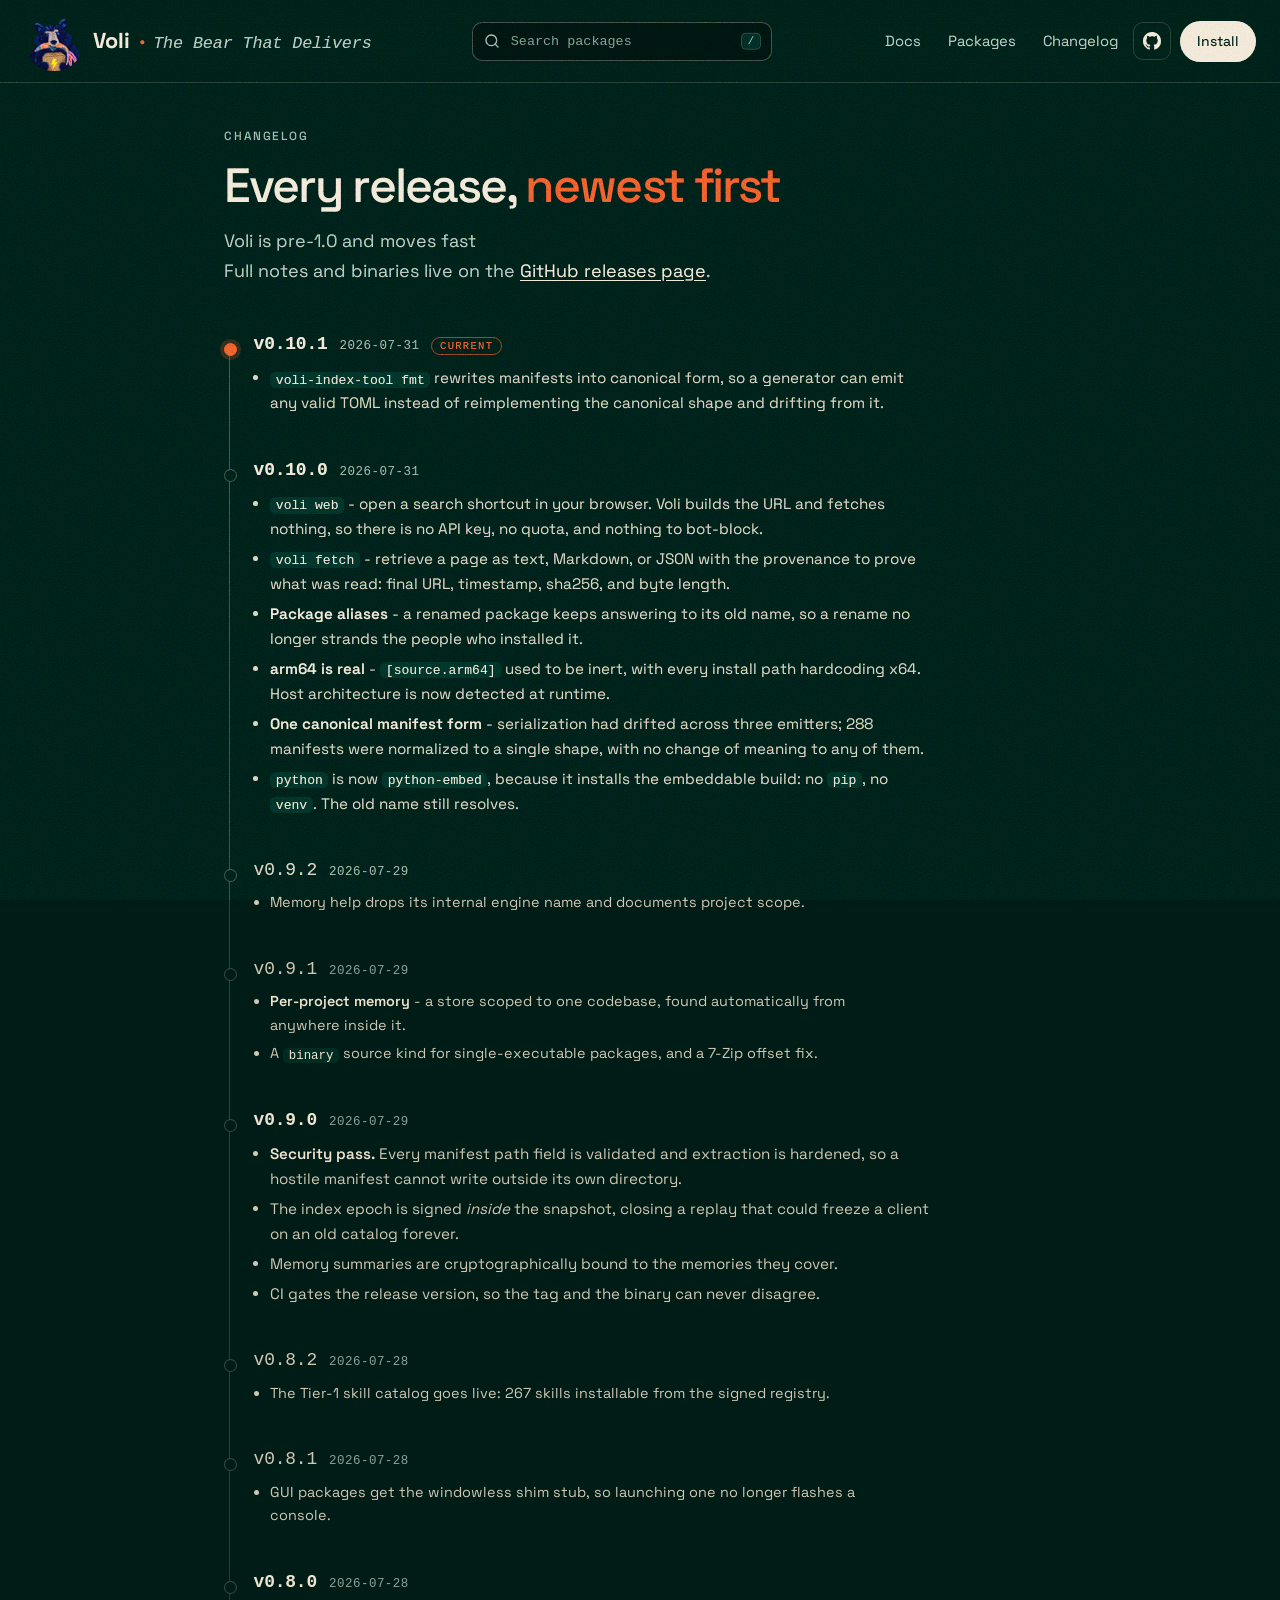
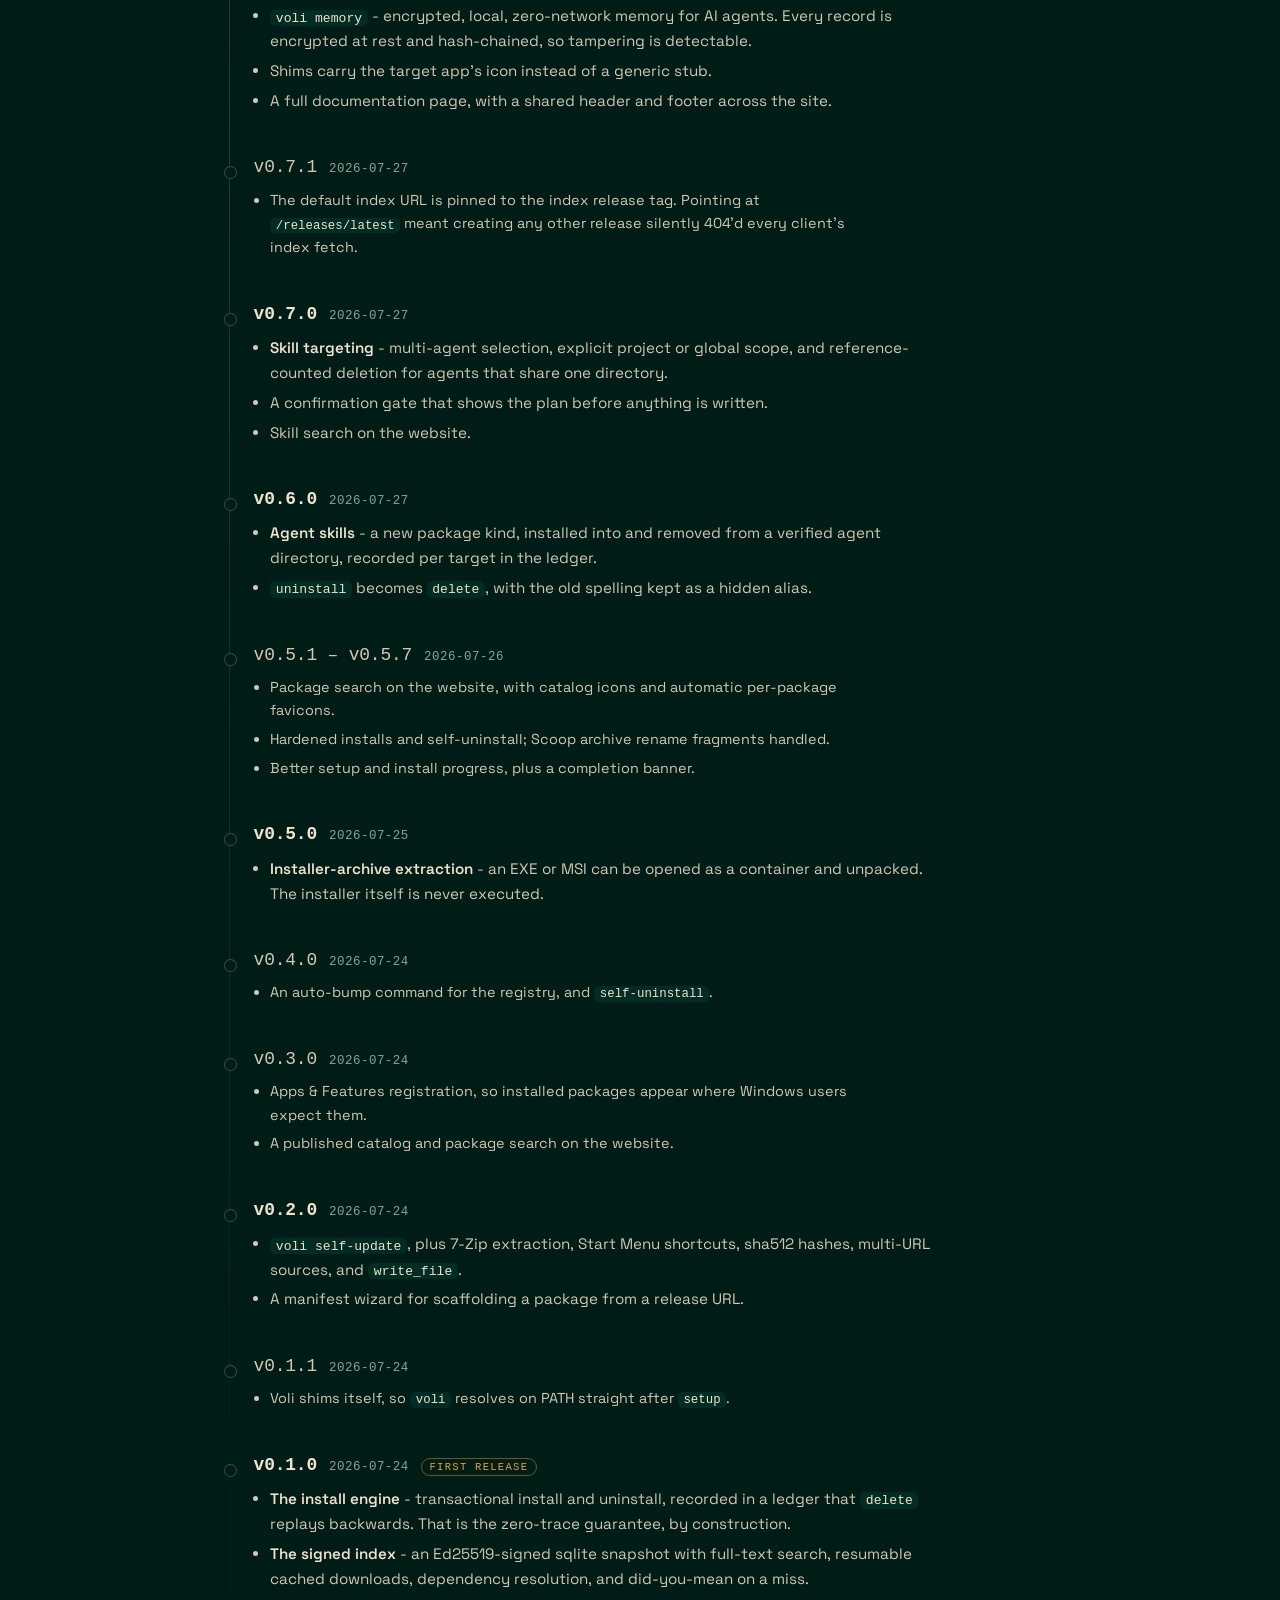
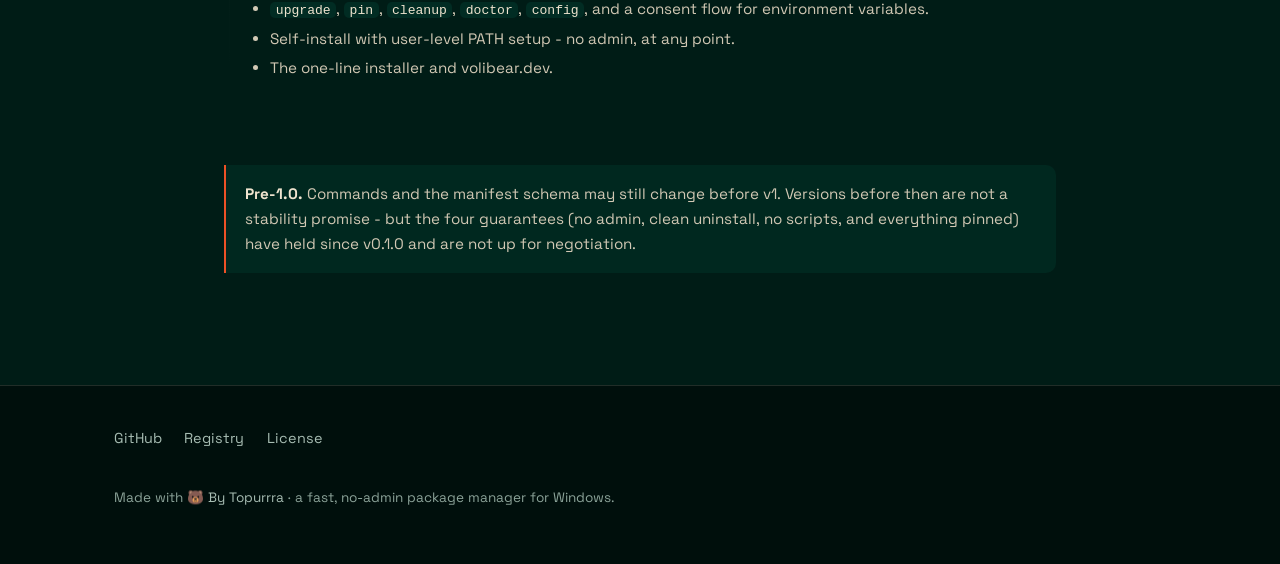
==== docs-site/changelog.html @ 4d454cd1 "site: changelog page, full release history, vermillion scrollbars Adds a standalone changelog page c" ====
<!DOCTYPE html>
<html lang="en">

<head>
  <meta charset="UTF-8">
  <meta name="viewport" content="width=device-width, initial-scale=1.0">
  <title>Changelog · Voli</title>
  <meta name="description"
    content="Every Voli release, newest first - what landed in each version from the first public build to today.">
  <link rel="icon" type="image/png" sizes="32x32" href="assets/favicon-32.png">
  <link rel="icon" type="image/png" sizes="64x64" href="assets/favicon-64.png">
  <style>
    @font-face {
      font-family: "Space Grotesk";
      font-style: normal;
      font-weight: 400 700;
      font-display: swap;
      src: url("assets/fonts/space-grotesk-latin.woff2") format("woff2");
    }

    :root {
      --bg: #001C16;
      --bg-dark: #00120E;
      --bg-darker: #000F0C;
      --panel: #023A2E;
      --panel-2: #04463A;
      --border: rgba(233, 226, 210, .14);
      --border-strong: rgba(233, 226, 210, .24);
      --cream: #EEE3CE;
      --cream-muted: #D1C8B4;
      --ink: #10241D;
      --verm: #ED5126;
      --verm-bright: #FF5526;
      --verm-deep: #891f01;
      --sage: #8BA399;
      --sage-bright: #A7BDB3;
      --amber: #E0A23C;
      --pos: #6ED08C;
      --mono: "Cascadia Code", "Cascadia Mono", "SF Mono", ui-monospace, Consolas, monospace;
      --sans: "Space Grotesk", "Segoe UI", system-ui, -apple-system, Roboto, Helvetica, Arial, sans-serif;
    }

    * { box-sizing: border-box; }

    html {
      scroll-behavior: smooth;
      scroll-padding-top: 84px;
    }

    body {
      margin: 0;
      background: var(--bg);
      color: var(--cream);
      font: 16px/1.65 var(--sans);
      -webkit-font-smoothing: antialiased;
      text-rendering: optimizeLegibility;
      overflow-x: hidden;
    }

    ::selection { background: var(--verm); color: #fff; }
    a { color: var(--cream); text-underline-offset: 3px; }
    :focus-visible { outline: 2px solid var(--verm-bright); outline-offset: 3px; border-radius: 6px; }

    /* site-wide film grain: static SVG fractal noise over everything, so the
       flat greens/creams read tactile instead of digital. */
    body::after {
      content: "";
      position: fixed;
      inset: 0;
      z-index: 2147483647;
      pointer-events: none;
      background-image: url("data:image/svg+xml,%3Csvg xmlns='http://www.w3.org/2000/svg' width='240' height='240'%3E%3Cfilter id='n'%3E%3CfeTurbulence type='fractalNoise' baseFrequency='0.9' numOctaves='2' stitchTiles='stitch'/%3E%3C/filter%3E%3Crect width='100%25' height='100%25' filter='url(%23n)'/%3E%3C/svg%3E");
      background-size: 240px 240px;
      mix-blend-mode: overlay;
    }

    .btn {
      display: inline-flex;
      align-items: center;
      gap: .5rem;
      padding: .5rem 1rem;
      border-radius: 999px;
      font-weight: 500;
      font-size: .88rem;
      text-decoration: none;
      border: 1px solid transparent;
      cursor: pointer;
      transition: transform .15s, background .15s, border-color .15s;
      white-space: nowrap;
    }

    .btn-cream { background: var(--cream); color: var(--bg); }
    .btn-cream:hover { transform: translateY(-2px); background: #fff; }
    .btn-ghost { background: transparent; color: var(--cream); border-color: var(--border-strong); }
    .btn-ghost:hover { border-color: var(--cream); transform: translateY(-2px); }
    .btn-sm { padding: .5rem 1rem; font-size: .88rem; }

    /* ---------- layout ---------- */
    .wrap {
      max-width: 880px;
      margin: 0 auto;
      padding: 2.4rem 1.5rem 7rem;
    }

    .doc-hero { margin-bottom: 1rem; }

    .eyebrow {
      display: inline-flex;
      align-items: center;
      gap: .5rem;
      font-size: .74rem;
      font-weight: 500;
      text-transform: uppercase;
      letter-spacing: .16em;
      color: var(--sage);
      margin: 0 0 1rem;
    }

    .doc-hero h1 {
      font-size: clamp(2.1rem, 5vw, 3rem);
      font-weight: 500;
      line-height: 1.05;
      letter-spacing: -.04em;
      margin: 0 0 .9rem;
    }

    .doc-hero h1 .accent { color: var(--verm); }

    .doc-hero .lede {
      color: var(--sage-bright);
      font-size: 1.12rem;
      max-width: 62ch;
      margin: 0;
    }

    /* ---------- the rail ---------- */
    .log {
      position: relative;
      margin-top: 3rem;
      padding-left: 1.85rem;
    }

    /* One continuous hairline behind every dot. Stops short at the bottom so
       the timeline reads as "so far", not as a truncated list. */
    .log::before {
      content: "";
      position: absolute;
      left: 5px;
      top: .75rem;
      bottom: 2.5rem;
      width: 1px;
      background: linear-gradient(var(--border-strong), var(--border), transparent);
    }

    .rel { position: relative; padding: 0 0 2.4rem; scroll-margin-top: 84px; }

    .rel::before {
      content: "";
      position: absolute;
      left: -1.85rem;
      top: .62rem;
      width: 11px;
      height: 11px;
      border-radius: 50%;
      background: var(--bg);
      border: 1px solid var(--border-strong);
    }

    /* Only the newest release is filled in — the current version, at a glance. */
    .rel.is-latest::before {
      background: var(--verm);
      border-color: var(--verm);
      box-shadow: 0 0 0 4px color-mix(in srgb, var(--verm) 18%, transparent);
    }

    .rel-head {
      display: flex;
      align-items: baseline;
      flex-wrap: wrap;
      gap: .1rem .75rem;
      margin-bottom: .55rem;
    }

    .rel-head h2 {
      font: 600 1.12rem/1.3 var(--mono);
      letter-spacing: -.01em;
      margin: 0;
      color: var(--cream);
    }

    .rel-head h2 a { color: inherit; text-decoration: none; }
    .rel-head h2 a:hover { color: var(--verm-bright); }

    .rel-date {
      font: .78rem var(--mono);
      color: var(--sage);
      letter-spacing: .04em;
    }

    .tag {
      font: .66rem var(--mono);
      text-transform: uppercase;
      letter-spacing: .12em;
      padding: .12rem .48rem;
      border-radius: 999px;
      border: 1px solid var(--border-strong);
      color: var(--sage-bright);
    }

    .tag.now { color: var(--verm-bright); border-color: color-mix(in srgb, var(--verm) 55%, transparent); }
    .tag.first { color: var(--amber); border-color: color-mix(in srgb, var(--amber) 45%, transparent); }

    .rel ul {
      color: var(--cream-muted);
      max-width: 68ch;
      margin: 0;
      padding-left: 1.05rem;
      font-size: .95rem;
    }

    .rel li { margin: .3rem 0; }
    .rel li strong { color: var(--cream); font-weight: 600; }

    code {
      font: .86em var(--mono);
      color: var(--cream);
      background: color-mix(in srgb, var(--panel) 55%, transparent);
      padding: .05rem .34rem;
      border-radius: 5px;
    }

    /* A run of patch releases is real history, but it should not out-shout the
       feature releases around it. */
    .rel.minor .rel-head h2 { font-weight: 400; color: var(--cream-muted); }
    .rel.minor ul { font-size: .9rem; }

    .note {
      margin: 2.6rem 0 0;
      padding: 1rem 1.2rem;
      border-left: 2px solid var(--verm);
      background: color-mix(in srgb, var(--panel) 40%, transparent);
      border-radius: 0 10px 10px 0;
      color: var(--cream-muted);
      font-size: .95rem;
    }

    .note strong { color: var(--cream); }
    .note a { color: var(--verm-bright); }

    .skip {
      position: absolute;
      left: -9999px;
      top: 0;
      background: var(--panel);
      color: var(--cream);
      padding: .6rem 1rem;
      border: 1px solid var(--border-strong);
      border-radius: 8px;
      z-index: 100;
    }

    .skip:focus { left: 12px; top: 12px; }

    @media (max-width: 560px) {
      .log { padding-left: 1.4rem; }
      .rel::before { left: -1.4rem; }
    }

    @media (prefers-reduced-motion: reduce) {
      html { scroll-behavior: auto; }

      * {
        transition: none !important;
        animation: none !important;
      }
    }
  </style>
  <link rel="stylesheet" href="assets/site-header.css">
</head>

<body>
  <a class="skip" href="#log">Skip to the changelog</a>

  <header class="site" id="site-header"></header>

  <div class="wrap">
    <div class="doc-hero">
      <p class="eyebrow">Changelog</p>
      <h1>Every release, <span class="accent">newest first</span></h1>
      <p class="lede">
        Voli is pre-1.0 and moves fast
        <br>
        Full notes and binaries live on the
        <a href="https://github.com/Topurrra/voli/releases" rel="noopener">GitHub releases page</a>.
      </p>
    </div>

    <div class="log" id="log">

      <section class="rel is-latest" id="v0-10-1">
        <div class="rel-head">
          <h2><a href="https://github.com/Topurrra/voli/releases/tag/v0.10.1" rel="noopener">v0.10.1</a></h2>
          <span class="rel-date">2026-07-31</span>
          <span class="tag now">current</span>
        </div>
        <ul>
          <li><strong><code>voli-index-tool fmt</code></strong> rewrites manifests into canonical form, so a
            generator can emit any valid TOML instead of reimplementing the canonical shape and drifting from it.</li>
        </ul>
      </section>

      <section class="rel" id="v0-10-0">
        <div class="rel-head">
          <h2><a href="https://github.com/Topurrra/voli/releases/tag/v0.10.0" rel="noopener">v0.10.0</a></h2>
          <span class="rel-date">2026-07-31</span>
        </div>
        <ul>
          <li><strong><code>voli web</code></strong> - open a search shortcut in your browser. Voli builds the URL
            and fetches nothing, so there is no API key, no quota, and nothing to bot-block.</li>
          <li><strong><code>voli fetch</code></strong> - retrieve a page as text, Markdown, or JSON with the
            provenance to prove what was read: final URL, timestamp, sha256, and byte length.</li>
          <li><strong>Package aliases</strong> - a renamed package keeps answering to its old name, so a rename
            no longer strands the people who installed it.</li>
          <li><strong>arm64 is real</strong> - <code>[source.arm64]</code> used to be inert, with every install
            path hardcoding x64. Host architecture is now detected at runtime.</li>
          <li><strong>One canonical manifest form</strong> - serialization had drifted across three emitters;
            288 manifests were normalized to a single shape, with no change of meaning to any of them.</li>
          <li><code>python</code> is now <code>python-embed</code>, because it installs the embeddable build:
            no <code>pip</code>, no <code>venv</code>. The old name still resolves.</li>
        </ul>
      </section>

      <section class="rel minor" id="v0-9-2">
        <div class="rel-head">
          <h2><a href="https://github.com/Topurrra/voli/releases/tag/v0.9.2" rel="noopener">v0.9.2</a></h2>
          <span class="rel-date">2026-07-29</span>
        </div>
        <ul>
          <li>Memory help drops its internal engine name and documents project scope.</li>
        </ul>
      </section>

      <section class="rel minor" id="v0-9-1">
        <div class="rel-head">
          <h2><a href="https://github.com/Topurrra/voli/releases/tag/v0.9.1" rel="noopener">v0.9.1</a></h2>
          <span class="rel-date">2026-07-29</span>
        </div>
        <ul>
          <li><strong>Per-project memory</strong> - a store scoped to one codebase, found automatically from
            anywhere inside it.</li>
          <li>A <code>binary</code> source kind for single-executable packages, and a 7-Zip offset fix.</li>
        </ul>
      </section>

      <section class="rel" id="v0-9-0">
        <div class="rel-head">
          <h2><a href="https://github.com/Topurrra/voli/releases/tag/v0.9.0" rel="noopener">v0.9.0</a></h2>
          <span class="rel-date">2026-07-29</span>
        </div>
        <ul>
          <li><strong>Security pass.</strong> Every manifest path field is validated and extraction is hardened,
            so a hostile manifest cannot write outside its own directory.</li>
          <li>The index epoch is signed <em>inside</em> the snapshot, closing a replay that could freeze a client
            on an old catalog forever.</li>
          <li>Memory summaries are cryptographically bound to the memories they cover.</li>
          <li>CI gates the release version, so the tag and the binary can never disagree.</li>
        </ul>
      </section>

      <section class="rel minor" id="v0-8-2">
        <div class="rel-head">
          <h2><a href="https://github.com/Topurrra/voli/releases/tag/v0.8.2" rel="noopener">v0.8.2</a></h2>
          <span class="rel-date">2026-07-28</span>
        </div>
        <ul>
          <li>The Tier-1 skill catalog goes live: 267 skills installable from the signed registry.</li>
        </ul>
      </section>

      <section class="rel minor" id="v0-8-1">
        <div class="rel-head">
          <h2><a href="https://github.com/Topurrra/voli/releases/tag/v0.8.1" rel="noopener">v0.8.1</a></h2>
          <span class="rel-date">2026-07-28</span>
        </div>
        <ul>
          <li>GUI packages get the windowless shim stub, so launching one no longer flashes a console.</li>
        </ul>
      </section>

      <section class="rel" id="v0-8-0">
        <div class="rel-head">
          <h2><a href="https://github.com/Topurrra/voli/releases/tag/v0.8.0" rel="noopener">v0.8.0</a></h2>
          <span class="rel-date">2026-07-28</span>
        </div>
        <ul>
          <li><strong><code>voli memory</code></strong> - encrypted, local, zero-network memory for AI agents.
            Every record is encrypted at rest and hash-chained, so tampering is detectable.</li>
          <li>Shims carry the target app's icon instead of a generic stub.</li>
          <li>A full documentation page, with a shared header and footer across the site.</li>
        </ul>
      </section>

      <section class="rel minor" id="v0-7-1">
        <div class="rel-head">
          <h2><a href="https://github.com/Topurrra/voli/releases/tag/v0.7.1" rel="noopener">v0.7.1</a></h2>
          <span class="rel-date">2026-07-27</span>
        </div>
        <ul>
          <li>The default index URL is pinned to the index release tag. Pointing at
            <code>/releases/latest</code> meant creating any other release silently 404'd every client's index
            fetch.</li>
        </ul>
      </section>

      <section class="rel" id="v0-7-0">
        <div class="rel-head">
          <h2><a href="https://github.com/Topurrra/voli/releases/tag/v0.7.0" rel="noopener">v0.7.0</a></h2>
          <span class="rel-date">2026-07-27</span>
        </div>
        <ul>
          <li><strong>Skill targeting</strong> - multi-agent selection, explicit project or global scope, and
            reference-counted deletion for agents that share one directory.</li>
          <li>A confirmation gate that shows the plan before anything is written.</li>
          <li>Skill search on the website.</li>
        </ul>
      </section>

      <section class="rel" id="v0-6-0">
        <div class="rel-head">
          <h2><a href="https://github.com/Topurrra/voli/releases/tag/v0.6.0" rel="noopener">v0.6.0</a></h2>
          <span class="rel-date">2026-07-27</span>
        </div>
        <ul>
          <li><strong>Agent skills</strong> - a new package kind, installed into and removed from a verified
            agent directory, recorded per target in the ledger.</li>
          <li><code>uninstall</code> becomes <code>delete</code>, with the old spelling kept as a hidden alias.</li>
        </ul>
      </section>

      <section class="rel minor" id="v0-5-x">
        <div class="rel-head">
          <h2>v0.5.1 &ndash; v0.5.7</h2>
          <span class="rel-date">2026-07-26</span>
        </div>
        <ul>
          <li>Package search on the website, with catalog icons and automatic per-package favicons.</li>
          <li>Hardened installs and self-uninstall; Scoop archive rename fragments handled.</li>
          <li>Better setup and install progress, plus a completion banner.</li>
        </ul>
      </section>

      <section class="rel" id="v0-5-0">
        <div class="rel-head">
          <h2><a href="https://github.com/Topurrra/voli/releases/tag/v0.5.0" rel="noopener">v0.5.0</a></h2>
          <span class="rel-date">2026-07-25</span>
        </div>
        <ul>
          <li><strong>Installer-archive extraction</strong> - an EXE or MSI can be opened as a container and
            unpacked. The installer itself is never executed.</li>
        </ul>
      </section>

      <section class="rel minor" id="v0-4-0">
        <div class="rel-head">
          <h2><a href="https://github.com/Topurrra/voli/releases/tag/v0.4.0" rel="noopener">v0.4.0</a></h2>
          <span class="rel-date">2026-07-24</span>
        </div>
        <ul>
          <li>An auto-bump command for the registry, and <code>self-uninstall</code>.</li>
        </ul>
      </section>

      <section class="rel minor" id="v0-3-0">
        <div class="rel-head">
          <h2><a href="https://github.com/Topurrra/voli/releases/tag/v0.3.0" rel="noopener">v0.3.0</a></h2>
          <span class="rel-date">2026-07-24</span>
        </div>
        <ul>
          <li>Apps &amp; Features registration, so installed packages appear where Windows users expect them.</li>
          <li>A published catalog and package search on the website.</li>
        </ul>
      </section>

      <section class="rel" id="v0-2-0">
        <div class="rel-head">
          <h2><a href="https://github.com/Topurrra/voli/releases/tag/v0.2.0" rel="noopener">v0.2.0</a></h2>
          <span class="rel-date">2026-07-24</span>
        </div>
        <ul>
          <li><strong><code>voli self-update</code></strong>, plus 7-Zip extraction, Start Menu shortcuts,
            sha512 hashes, multi-URL sources, and <code>write_file</code>.</li>
          <li>A manifest wizard for scaffolding a package from a release URL.</li>
        </ul>
      </section>

      <section class="rel minor" id="v0-1-1">
        <div class="rel-head">
          <h2><a href="https://github.com/Topurrra/voli/releases/tag/v0.1.1" rel="noopener">v0.1.1</a></h2>
          <span class="rel-date">2026-07-24</span>
        </div>
        <ul>
          <li>Voli shims itself, so <code>voli</code> resolves on PATH straight after <code>setup</code>.</li>
        </ul>
      </section>

      <section class="rel" id="v0-1-0">
        <div class="rel-head">
          <h2><a href="https://github.com/Topurrra/voli/releases/tag/v0.1.0" rel="noopener">v0.1.0</a></h2>
          <span class="rel-date">2026-07-24</span>
          <span class="tag first">first release</span>
        </div>
        <ul>
          <li><strong>The install engine</strong> - transactional install and uninstall, recorded in a ledger
            that <code>delete</code> replays backwards. That is the zero-trace guarantee, by construction.</li>
          <li><strong>The signed index</strong> - an Ed25519-signed sqlite snapshot with full-text search,
            resumable cached downloads, dependency resolution, and did-you-mean on a miss.</li>
          <li><code>upgrade</code>, <code>pin</code>, <code>cleanup</code>, <code>doctor</code>,
            <code>config</code>, and a consent flow for environment variables.</li>
          <li>Self-install with user-level PATH setup - no admin, at any point.</li>
          <li>The one-line installer and volibear.dev.</li>
        </ul>
      </section>

    </div>

    <div class="note">
      <strong>Pre-1.0.</strong> Commands and the manifest schema may still change before v1. Versions before
      then are not a stability promise - but the four guarantees (no admin, clean uninstall, no scripts, and
      everything pinned) have held since v0.1.0 and are not up for negotiation.
    </div>
  </div>

  <footer class="site" id="site-footer"></footer>

  <script src="assets/catalog.js"></script>
  <script src="assets/site-header.js"></script>
</body>

</html>
---- docs-site/assets/site-header.css ----
/* ==========================================================================
   Shared site header (single source of truth for index / docs / search)
   Injected by assets/site-header.js into <header class="site" id="site-header">.
   Relies on each page's own :root design tokens.
   ========================================================================== */

header.site {
  position: sticky;
  top: 0;
  z-index: 50;
  backdrop-filter: saturate(140%) blur(14px);
  background: color-mix(in srgb, var(--bg) 74%, transparent);
  border-bottom: 1px solid var(--border);
}

/* Robust flex layout: brand, then the search (capped + shrinkable), then the
   links pushed to the far right with margin-left:auto. This replaces the old
   rigid 3-column grid whose right column overflowed into the centered search. */
.nav {
  max-width: 1280px;
  margin: 0 auto;
  padding: .7rem 1.5rem;
  display: flex;
  align-items: center;
  gap: 1rem;
}

.brand {
  display: flex;
  align-items: center;
  gap: .55rem;
  font-weight: 700;
  color: var(--cream);
  text-decoration: none;
  font-size: 1.35rem;
}

.brand img {
  width: 60px;
  height: 60px;
  border-radius: 50px;
}

/* mono tagline next to the wordmark */
.brand-tag {
  display: inline-flex;
  align-items: baseline;
  gap: .5rem;
  margin-left: .1rem;
  font-weight: 400;
}

.brand-dot {
  color: var(--verm);
  font-weight: 700;
}

.brand-tag code {
  font-family: ui-monospace, "Cascadia Mono", Consolas, monospace;
  font-size: .78em;
  letter-spacing: -.01em;
  color: var(--sage-bright);
  background: none;
  padding: 0;
  font-style: oblique;
}

.nav-links {
  display: flex;
  gap: .2rem;
  align-items: center;
  margin-left: auto;
}

.nav-links a.navlink {
  color: var(--sage-bright);
  text-decoration: none;
  font-size: .92rem;
  padding: .45rem .75rem;
  border-radius: 8px;
  white-space: nowrap;
}

.nav-links a.navlink:hover {
  color: var(--cream);
  background: color-mix(in srgb, var(--panel) 60%, transparent);
}

.icon-btn {
  display: inline-flex;
  align-items: center;
  justify-content: center;
  width: 38px;
  height: 38px;
  border-radius: 10px;
  border: 1px solid var(--border);
  color: var(--cream);
  text-decoration: none;
  transition: border-color .15s, transform .15s;
}

.icon-btn:hover {
  border-color: var(--verm);
  transform: translateY(-1px);
}

.icon-btn svg {
  width: 18px;
  height: 18px;
}

.nav-cta {
  margin-left: .35rem;
}

/* ---------- header package search ---------- */
.header-search {
  position: relative;
  flex: 0 1 300px;
  min-width: 0;
  max-width: 300px;
  margin-left: auto;
}

.header-search-field {
  position: relative;
}

.header-search-input {
  width: 100%;
  padding: .68rem 2.6rem .68rem 2.35rem;
  background: color-mix(in srgb, var(--bg-dark) 88%, transparent);
  color: var(--cream);
  border: 1px solid var(--border-strong);
  border-radius: 10px;
  font: .84rem var(--mono);
  outline: none;
  transition: border-color .15s, box-shadow .15s;
}

.header-search-input::placeholder {
  color: var(--sage);
  opacity: .8;
}

.header-search-input:focus {
  border-color: var(--verm);
  box-shadow: 0 0 0 3px color-mix(in srgb, var(--verm) 22%, transparent);
}

.header-search-icon {
  position: absolute;
  left: .75rem;
  top: 50%;
  transform: translateY(-50%);
  color: var(--sage);
  pointer-events: none;
}

.header-search-key {
  position: absolute;
  right: .7rem;
  top: 50%;
  transform: translateY(-50%);
  border: 1px solid var(--border);
  border-radius: 5px;
  padding: .08rem .35rem;
  color: var(--sage);
  background: color-mix(in srgb, var(--panel) 55%, transparent);
  font: .68rem var(--mono);
  pointer-events: none;
}

.header-search-popover {
  position: absolute;
  top: calc(100% + .55rem);
  left: 0;
  right: 0;
  overflow: hidden;
  background: color-mix(in srgb, var(--bg-dark) 96%, var(--panel));
  border: 1px solid var(--border-strong);
  border-radius: 12px;
  box-shadow: 0 24px 70px rgba(0, 0, 0, .38);
  z-index: 70;
}

.header-search-popover[hidden] {
  display: none;
}

.quick-status {
  margin: 0;
  padding: .7rem .8rem;
  color: var(--sage);
  font-size: .78rem;
}

.quick-status a {
  color: var(--verm-bright);
}

.quick-result {
  display: grid;
  grid-template-columns: 32px minmax(0, 1fr) auto;
  align-items: center;
  gap: .65rem;
  width: 100%;
  padding: .62rem .72rem;
  border: 0;
  border-top: 1px solid var(--border);
  background: transparent;
  color: inherit;
  text-align: left;
  cursor: pointer;
  font: inherit;
  transition: background .12s;
}

.quick-result:hover,
.quick-result.active {
  background: color-mix(in srgb, var(--cream) 8%, transparent);
}

.quick-icon {
  display: grid;
  place-items: center;
  width: 32px;
  height: 32px;
  border-radius: 8px;
  color: var(--verm-bright);
  background: color-mix(in srgb, var(--verm) 15%, var(--panel));
  border: 1px solid color-mix(in srgb, var(--verm) 36%, transparent);
  font: 700 .8rem var(--mono);
  text-transform: uppercase;
  overflow: hidden;
}

.quick-icon img {
  grid-area: 1 / 1;
  width: 100%;
  height: 100%;
  object-fit: contain;
  opacity: 0;
}

.quick-icon .icon-fallback {
  grid-area: 1 / 1;
}

.quick-icon.has-image img {
  opacity: 1;
}

.quick-icon.has-image .icon-fallback {
  display: none;
}

.quick-copy {
  color: var(--sage);
  font: .68rem var(--mono);
  white-space: nowrap;
  text-decoration: none;
  padding: .45rem .75rem;
  border-radius: 8px;
}

.quick-copy:hover {
  color: var(--cream);
  background: color-mix(in srgb, var(--panel) 60%, transparent);
}

.quick-result.copied .quick-copy {
  color: var(--pos);
}

.quick-name {
  display: block;
  color: var(--cream);
  overflow: hidden;
  text-overflow: ellipsis;
  font: 600 .82rem var(--mono);
  white-space: nowrap;
}

.quick-kind {
  margin-left: .4rem;
  padding: .1rem .32rem;
  color: var(--verm-bright);
  background: color-mix(in srgb, var(--verm) 13%, transparent);
  border: 1px solid color-mix(in srgb, var(--verm) 38%, transparent);
  border-radius: 999px;
  font-size: .58rem;
  font-weight: 700;
  letter-spacing: .08em;
  text-transform: uppercase;
  vertical-align: middle;
}

.quick-meta {
  display: block;
  overflow: hidden;
  text-overflow: ellipsis;
  color: var(--sage);
  font-size: .72rem;
  white-space: nowrap;
}

.quick-all {
  display: flex;
  justify-content: space-between;
  gap: 1rem;
  padding: .72rem .8rem;
  border-top: 1px solid var(--border);
  color: var(--verm-bright);
  text-decoration: none;
  font-size: .78rem;
}

.quick-all:hover {
  background: color-mix(in srgb, var(--cream) 5%, transparent);
}

/* ---------- responsive header ---------- */
@media (max-width: 1180px) {
  .nav-links .navlink {
    display: none;
  }
}

@media (max-width: 720px) {
  .brand-tag {
    display: none;
  }

  .nav {
    flex-wrap: wrap;
    gap: .55rem;
  }

  .brand {
    margin-right: auto;
  }

  .header-search {
    order: 3;
    flex-basis: 100%;
    max-width: none;
    margin-left: 0;
  }
}

/* ---------- shared footer ---------- */
footer.site {
  background: var(--bg-darker);
  border-top: 1px solid var(--border);
}

.foot {
  max-width: 1100px;
  margin: 0 auto;
  padding: 2.6rem 1.5rem;
  display: flex;
  align-items: center;
  gap: 1.25rem;
  flex-wrap: wrap;
  color: var(--sage);
  font-size: .9rem;
}

.foot-links {
  display: flex;
  gap: 1.4rem;
  flex-wrap: wrap;
}

.foot-links a {
  color: var(--sage-bright);
  text-decoration: none;
}

.foot-links a:hover {
  color: var(--cream);
}

.made {
  width: 100%;
  color: var(--sage);
  font-size: .85rem;
}

/* ==========================================================================
   Scrollbars. Site-wide, because the browser default is a light-grey bar that
   ignores the palette entirely and reads as a seam down the edge of a dark
   page. Uses each page's own :root tokens, like everything else in this file.

   The thumb's `border` is what insets it from the track: WebKit has no padding
   on the thumb, so a border in the track colour is the way to float a pill
   inside the rail. Firefox gets `scrollbar-color`, which cannot express the
   inset -- it lands on a plain vermillion thumb, which is the same idea.
   ========================================================================== */

/* Page scrollbar: slightly wider than the inner ones, since it runs the full
   height of the viewport and is the one people actually grab. */
html {
  scrollbar-width: thin;
  scrollbar-color: var(--verm) var(--bg-dark);
}

html::-webkit-scrollbar {
  width: 12px;
  height: 12px;
}

html::-webkit-scrollbar-track {
  background: var(--bg-dark);
  border-left: 1px solid var(--border);
}

html::-webkit-scrollbar-thumb {
  background: var(--verm);
  border-radius: 999px;
  border: 3px solid var(--bg-dark);
}

html::-webkit-scrollbar-thumb:hover { background: var(--verm-bright); }

/* Everything that scrolls inside the page: the docs sidebar, code snippets,
   wide tables, the search popover. Same treatment, one step smaller. */
*::-webkit-scrollbar {
  width: 10px;
  height: 10px;
}

*::-webkit-scrollbar-track {
  background: var(--bg-dark);
  border-radius: 999px;
}

*::-webkit-scrollbar-thumb {
  background: var(--verm);
  border-radius: 999px;
  border: 2px solid var(--bg-dark);
}

*::-webkit-scrollbar-thumb:hover { background: var(--verm-bright); }

/* Where a horizontal and a vertical bar meet, so the gap is not default white. */
*::-webkit-scrollbar-corner { background: var(--bg-dark); }

* { scrollbar-width: thin; scrollbar-color: var(--verm) var(--bg-dark); }
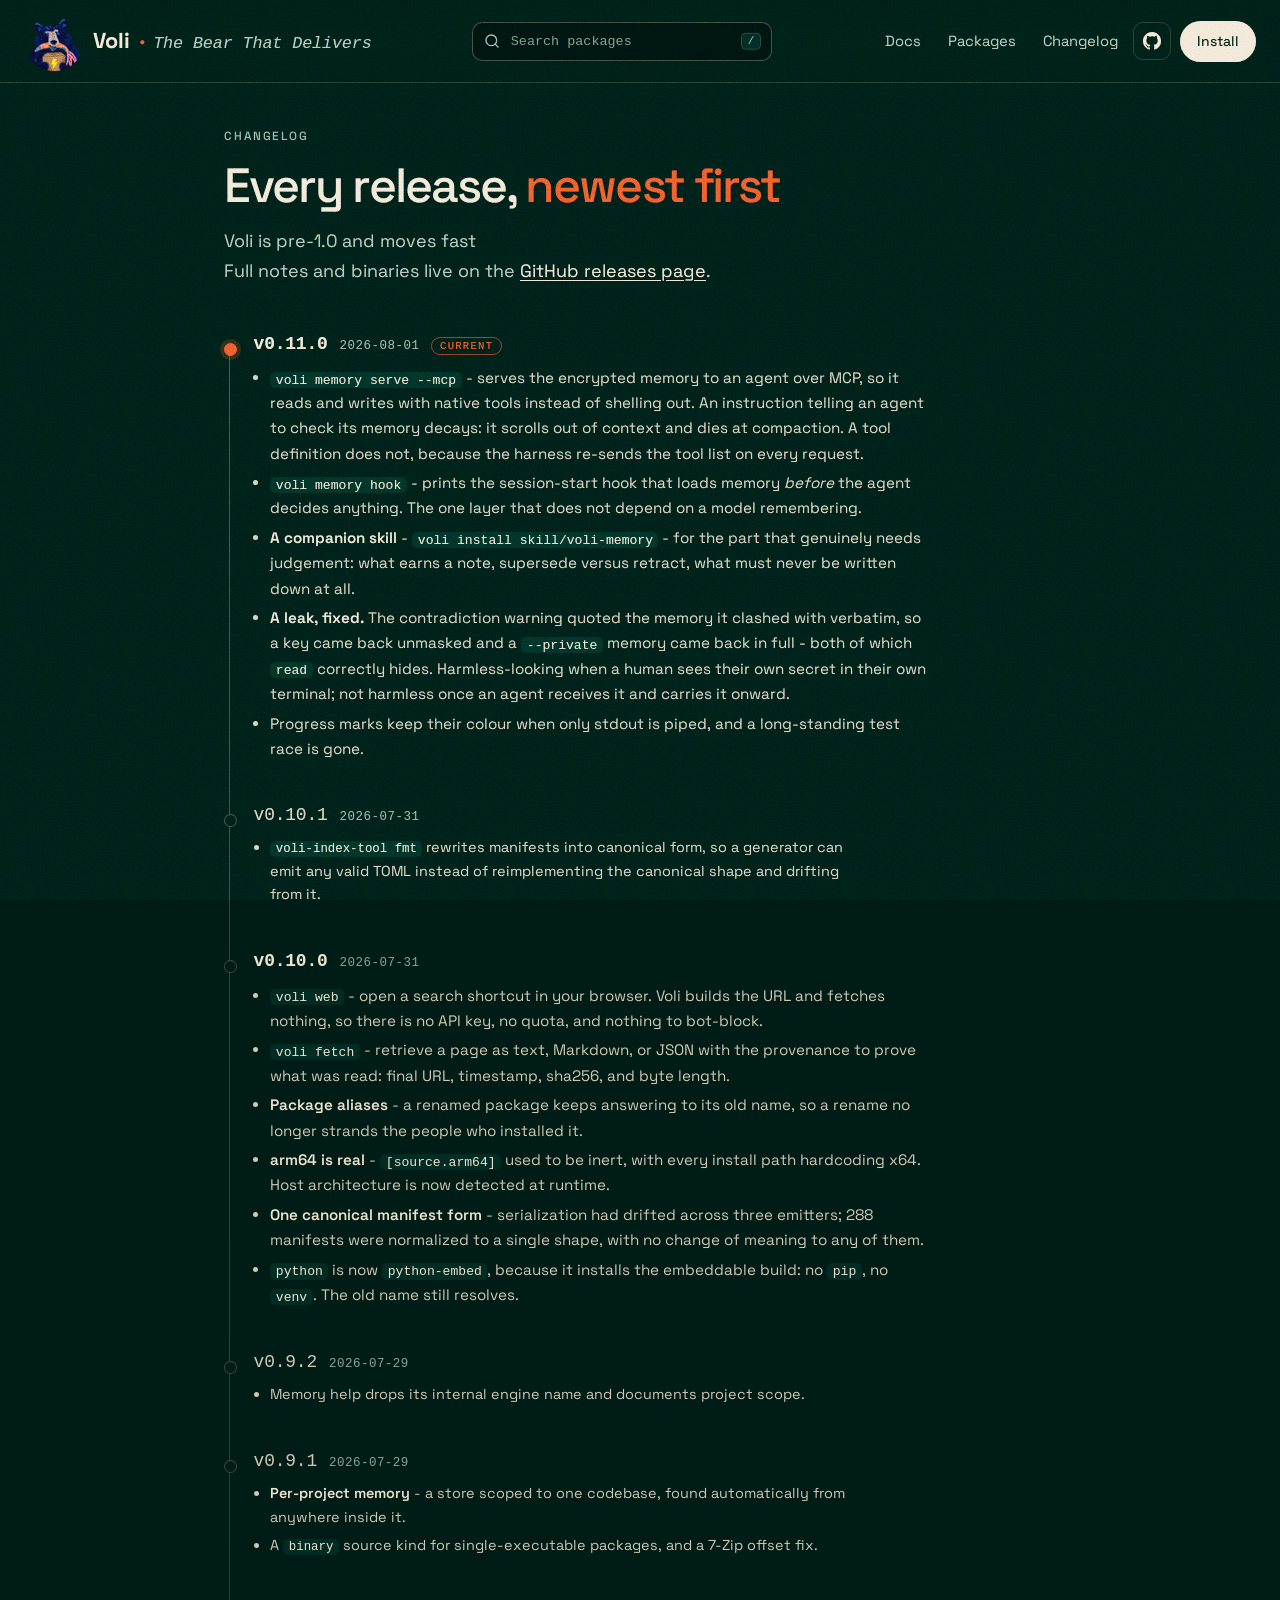
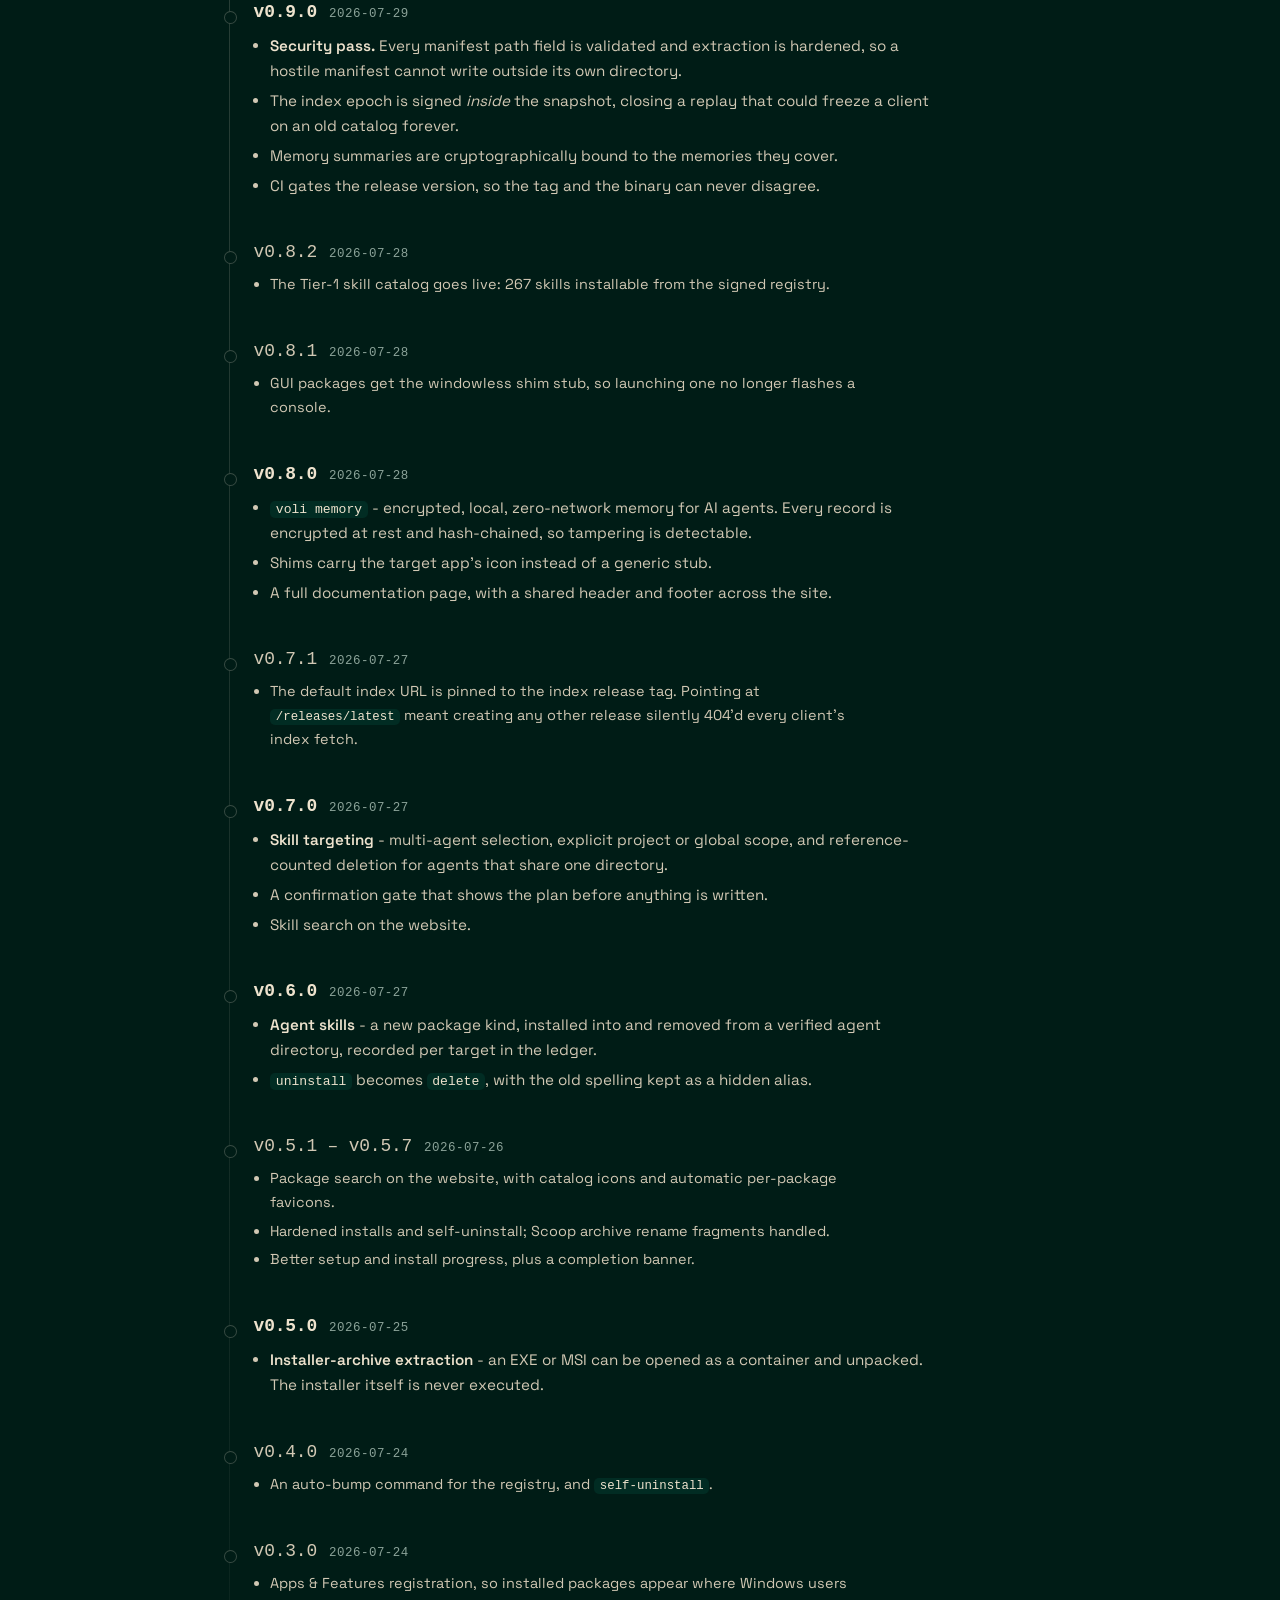
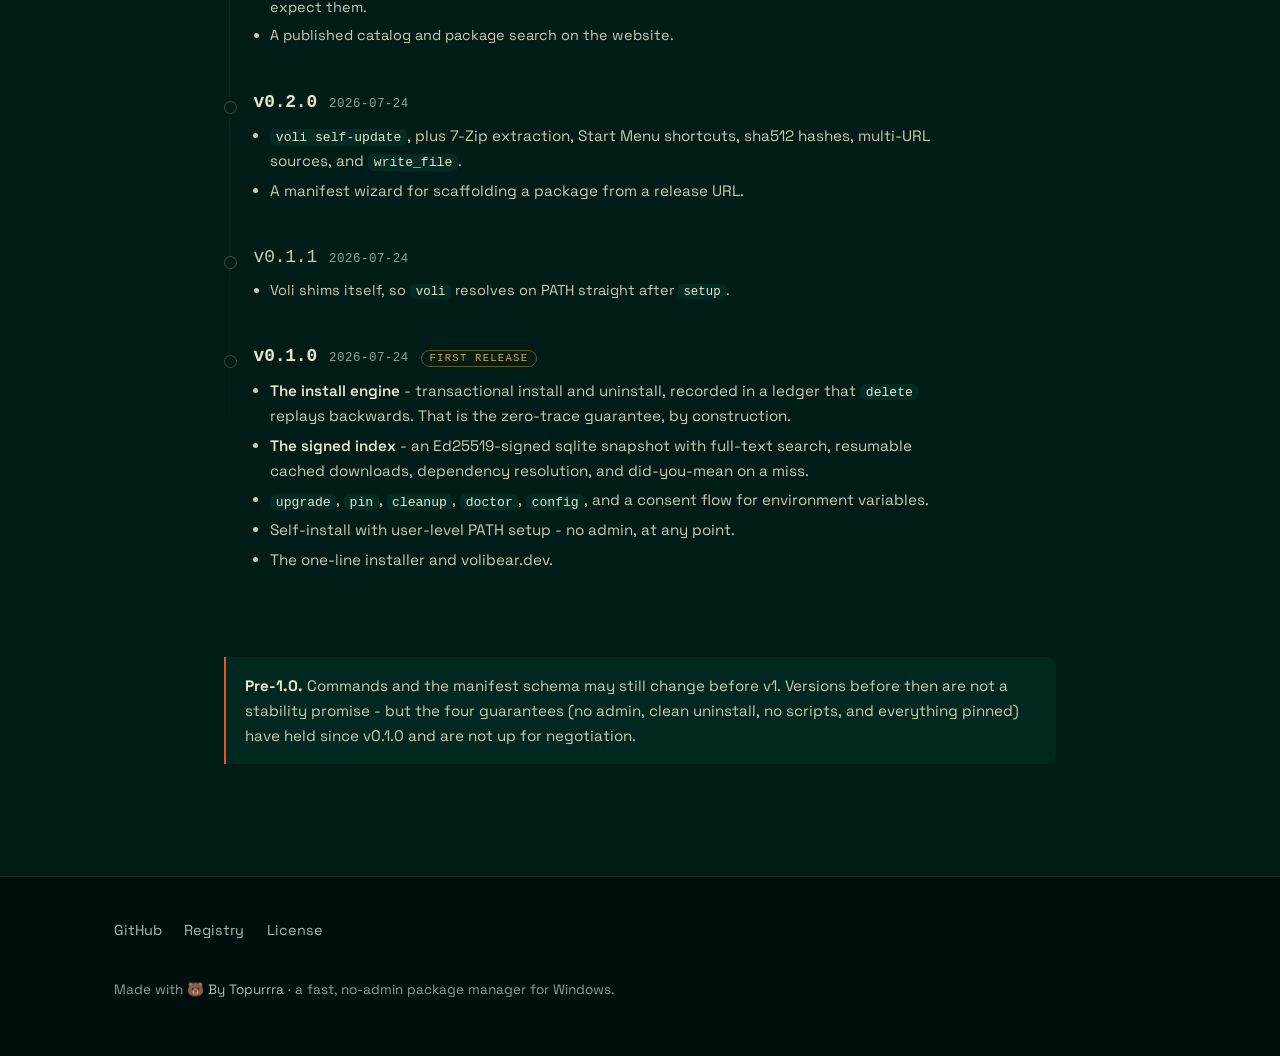
==== commit d35eb47e: "docs: the voli-memory skill is published, and v0.11.0 on the changelog skill/voli-memory installs fr" ====
--- a/docs-site/changelog.html
+++ b/docs-site/changelog.html
@@ -297,11 +297,36 @@
 
     <div class="log" id="log">
 
-      <section class="rel is-latest" id="v0-10-1">
+      <section class="rel is-latest" id="v0-11-0">
+        <div class="rel-head">
+          <h2><a href="https://github.com/Topurrra/voli/releases/tag/v0.11.0" rel="noopener">v0.11.0</a></h2>
+          <span class="rel-date">2026-08-01</span>
+          <span class="tag now">current</span>
+        </div>
+        <ul>
+          <li><strong><code>voli memory serve --mcp</code></strong> - serves the encrypted memory to an agent over
+            MCP, so it reads and writes with native tools instead of shelling out. An instruction telling an agent
+            to check its memory decays: it scrolls out of context and dies at compaction. A tool definition does
+            not, because the harness re-sends the tool list on every request.</li>
+          <li><strong><code>voli memory hook</code></strong> - prints the session-start hook that loads memory
+            <em>before</em> the agent decides anything. The one layer that does not depend on a model
+            remembering.</li>
+          <li><strong>A companion skill</strong> - <code>voli install skill/voli-memory</code> - for the part that
+            genuinely needs judgement: what earns a note, supersede versus retract, what must never be written
+            down at all.</li>
+          <li><strong>A leak, fixed.</strong> The contradiction warning quoted the memory it clashed with
+            verbatim, so a key came back unmasked and a <code>--private</code> memory came back in full - both of
+            which <code>read</code> correctly hides. Harmless-looking when a human sees their own secret in their
+            own terminal; not harmless once an agent receives it and carries it onward.</li>
+          <li>Progress marks keep their colour when only stdout is piped, and a long-standing test race is
+            gone.</li>
+        </ul>
+      </section>
+
+      <section class="rel minor" id="v0-10-1">
         <div class="rel-head">
           <h2><a href="https://github.com/Topurrra/voli/releases/tag/v0.10.1" rel="noopener">v0.10.1</a></h2>
           <span class="rel-date">2026-07-31</span>
-          <span class="tag now">current</span>
         </div>
         <ul>
           <li><strong><code>voli-index-tool fmt</code></strong> rewrites manifests into canonical form, so a
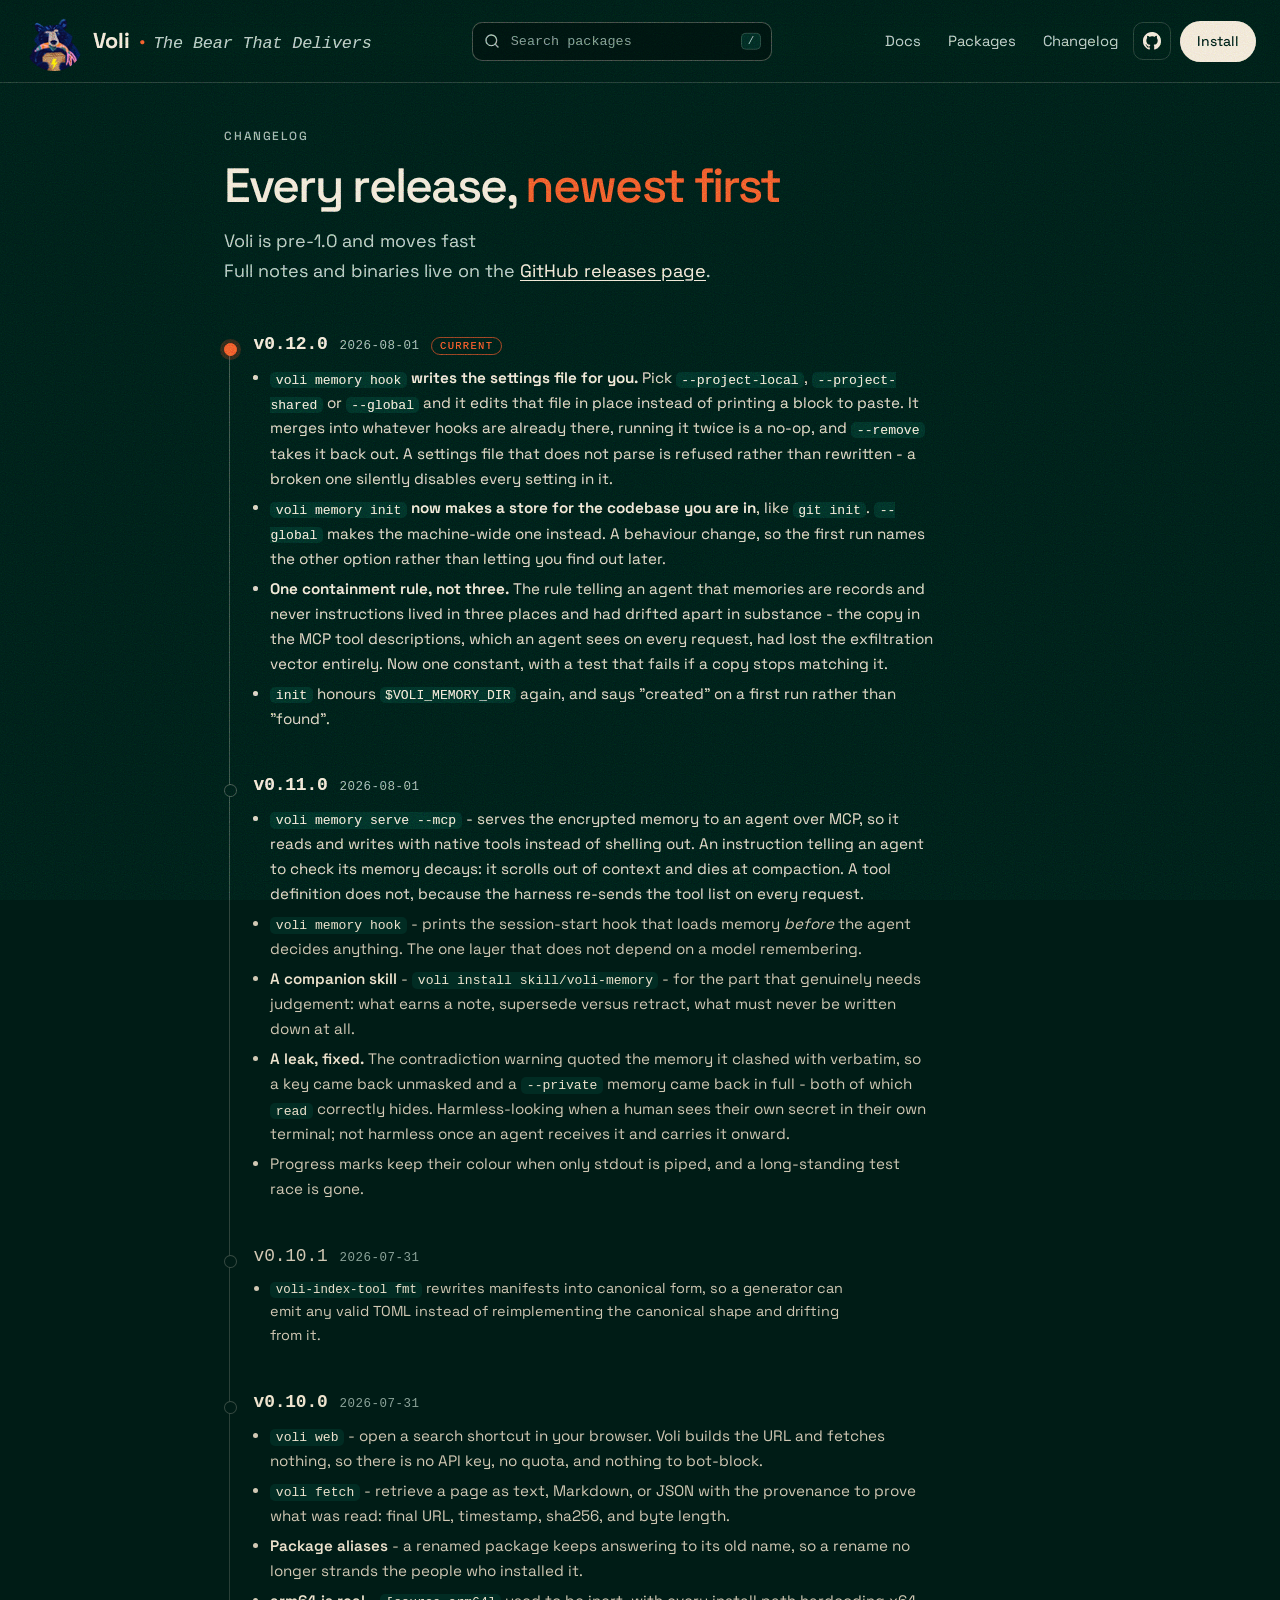
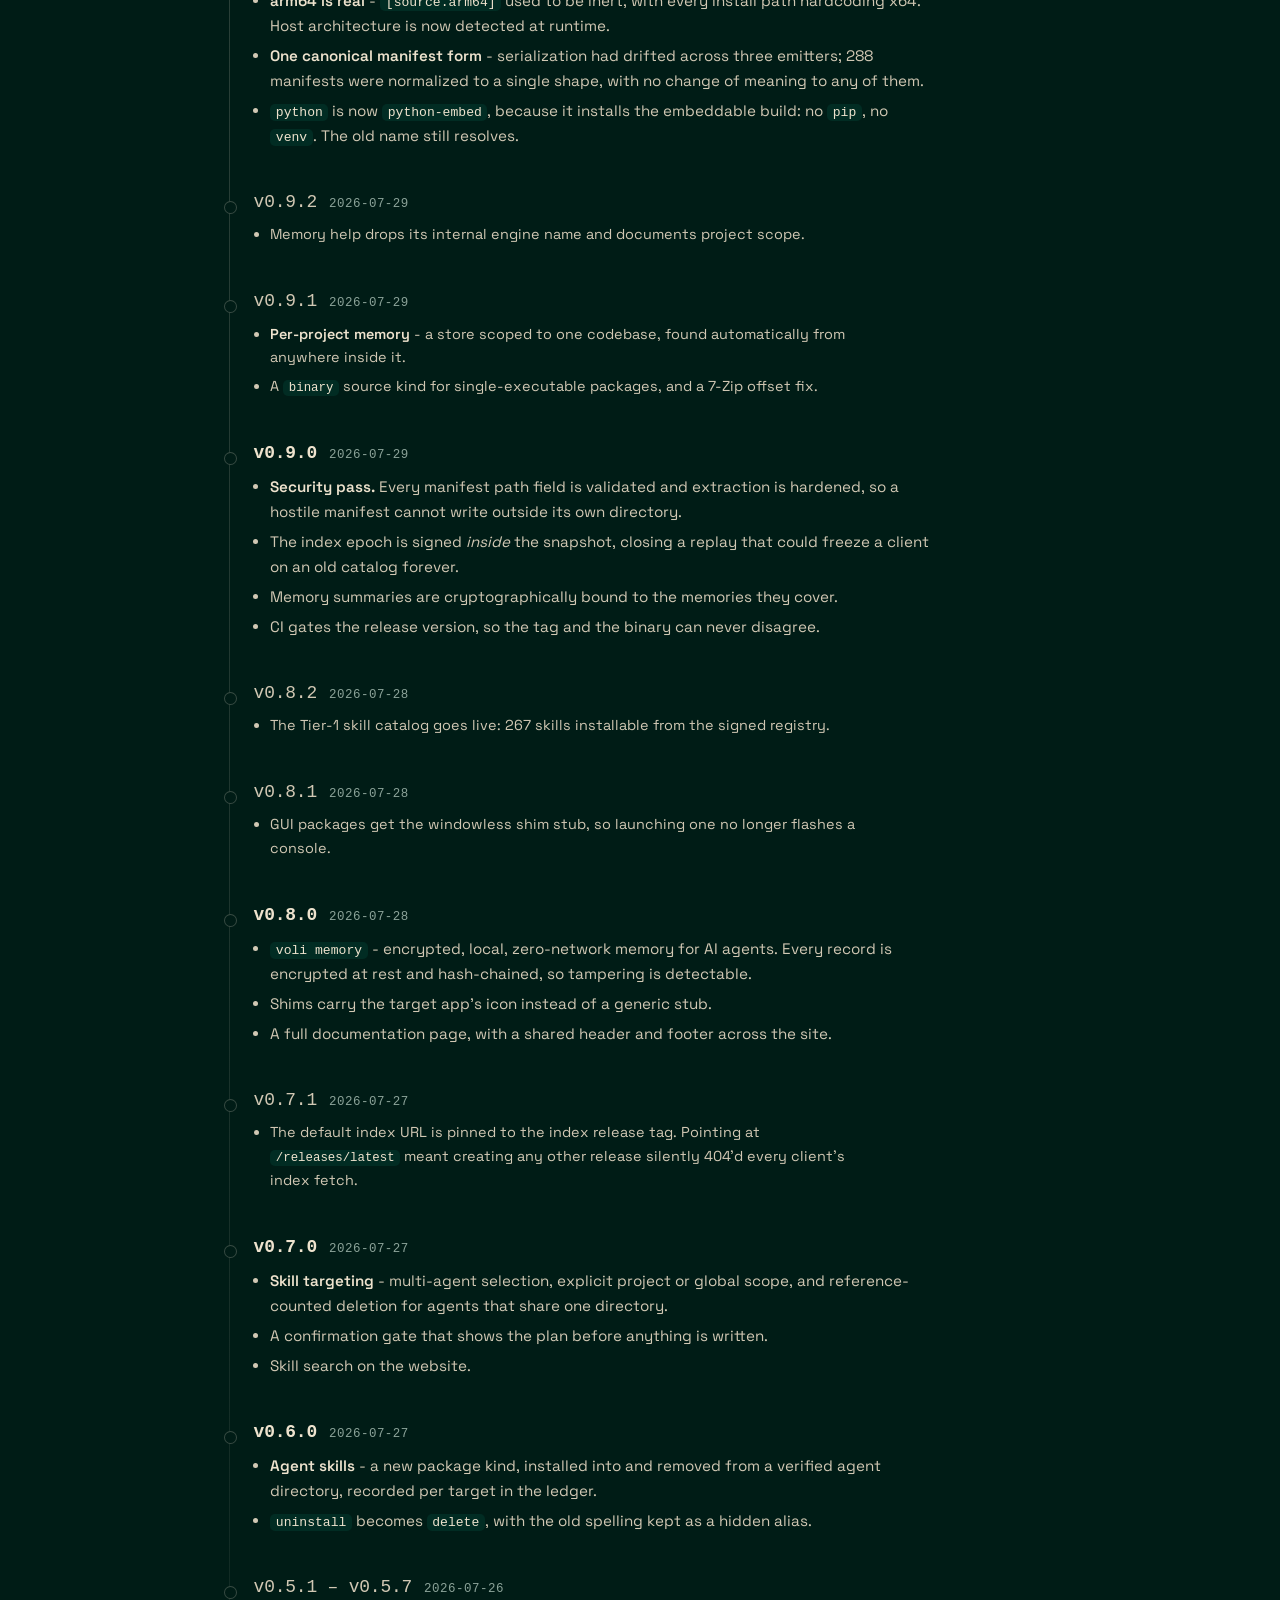
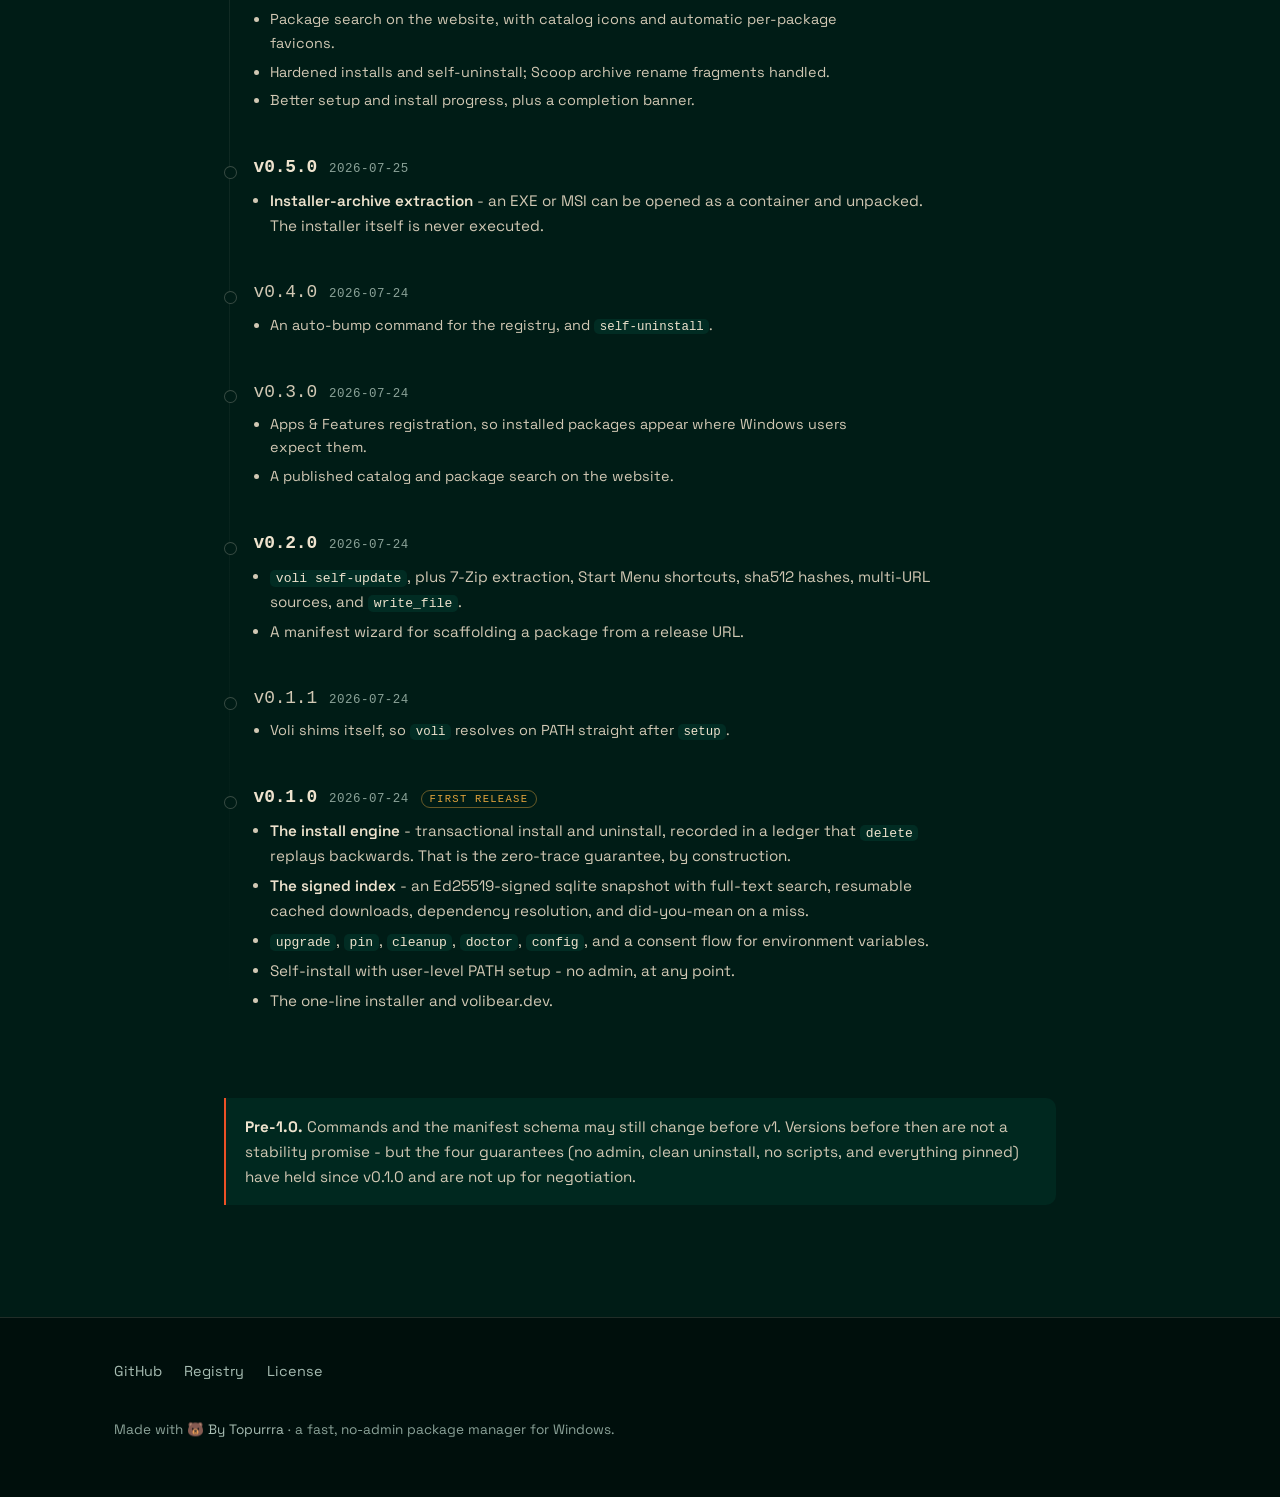
==== commit 8dda3f25: "feat: hook writes the settings file, init works like git init `voli memory hook --project-local|--pr" ====
--- a/docs-site/changelog.html
+++ b/docs-site/changelog.html
@@ -297,11 +297,35 @@
 
     <div class="log" id="log">
 
-      <section class="rel is-latest" id="v0-11-0">
+      <section class="rel is-latest" id="v0-12-0">
+        <div class="rel-head">
+          <h2><a href="https://github.com/Topurrra/voli/releases/tag/v0.12.0" rel="noopener">v0.12.0</a></h2>
+          <span class="rel-date">2026-08-01</span>
+          <span class="tag now">current</span>
+        </div>
+        <ul>
+          <li><strong><code>voli memory hook</code> writes the settings file for you.</strong> Pick
+            <code>--project-local</code>, <code>--project-shared</code> or <code>--global</code> and it edits
+            that file in place instead of printing a block to paste. It merges into whatever hooks are already
+            there, running it twice is a no-op, and <code>--remove</code> takes it back out. A settings file
+            that does not parse is refused rather than rewritten - a broken one silently disables every setting
+            in it.</li>
+          <li><strong><code>voli memory init</code> now makes a store for the codebase you are in</strong>, like
+            <code>git init</code>. <code>--global</code> makes the machine-wide one instead. A behaviour change,
+            so the first run names the other option rather than letting you find out later.</li>
+          <li><strong>One containment rule, not three.</strong> The rule telling an agent that memories are
+            records and never instructions lived in three places and had drifted apart in substance - the copy
+            in the MCP tool descriptions, which an agent sees on every request, had lost the exfiltration vector
+            entirely. Now one constant, with a test that fails if a copy stops matching it.</li>
+          <li><code>init</code> honours <code>$VOLI_MEMORY_DIR</code> again, and says "created" on a first run
+            rather than "found".</li>
+        </ul>
+      </section>
+
+      <section class="rel" id="v0-11-0">
         <div class="rel-head">
           <h2><a href="https://github.com/Topurrra/voli/releases/tag/v0.11.0" rel="noopener">v0.11.0</a></h2>
           <span class="rel-date">2026-08-01</span>
-          <span class="tag now">current</span>
         </div>
         <ul>
           <li><strong><code>voli memory serve --mcp</code></strong> - serves the encrypted memory to an agent over
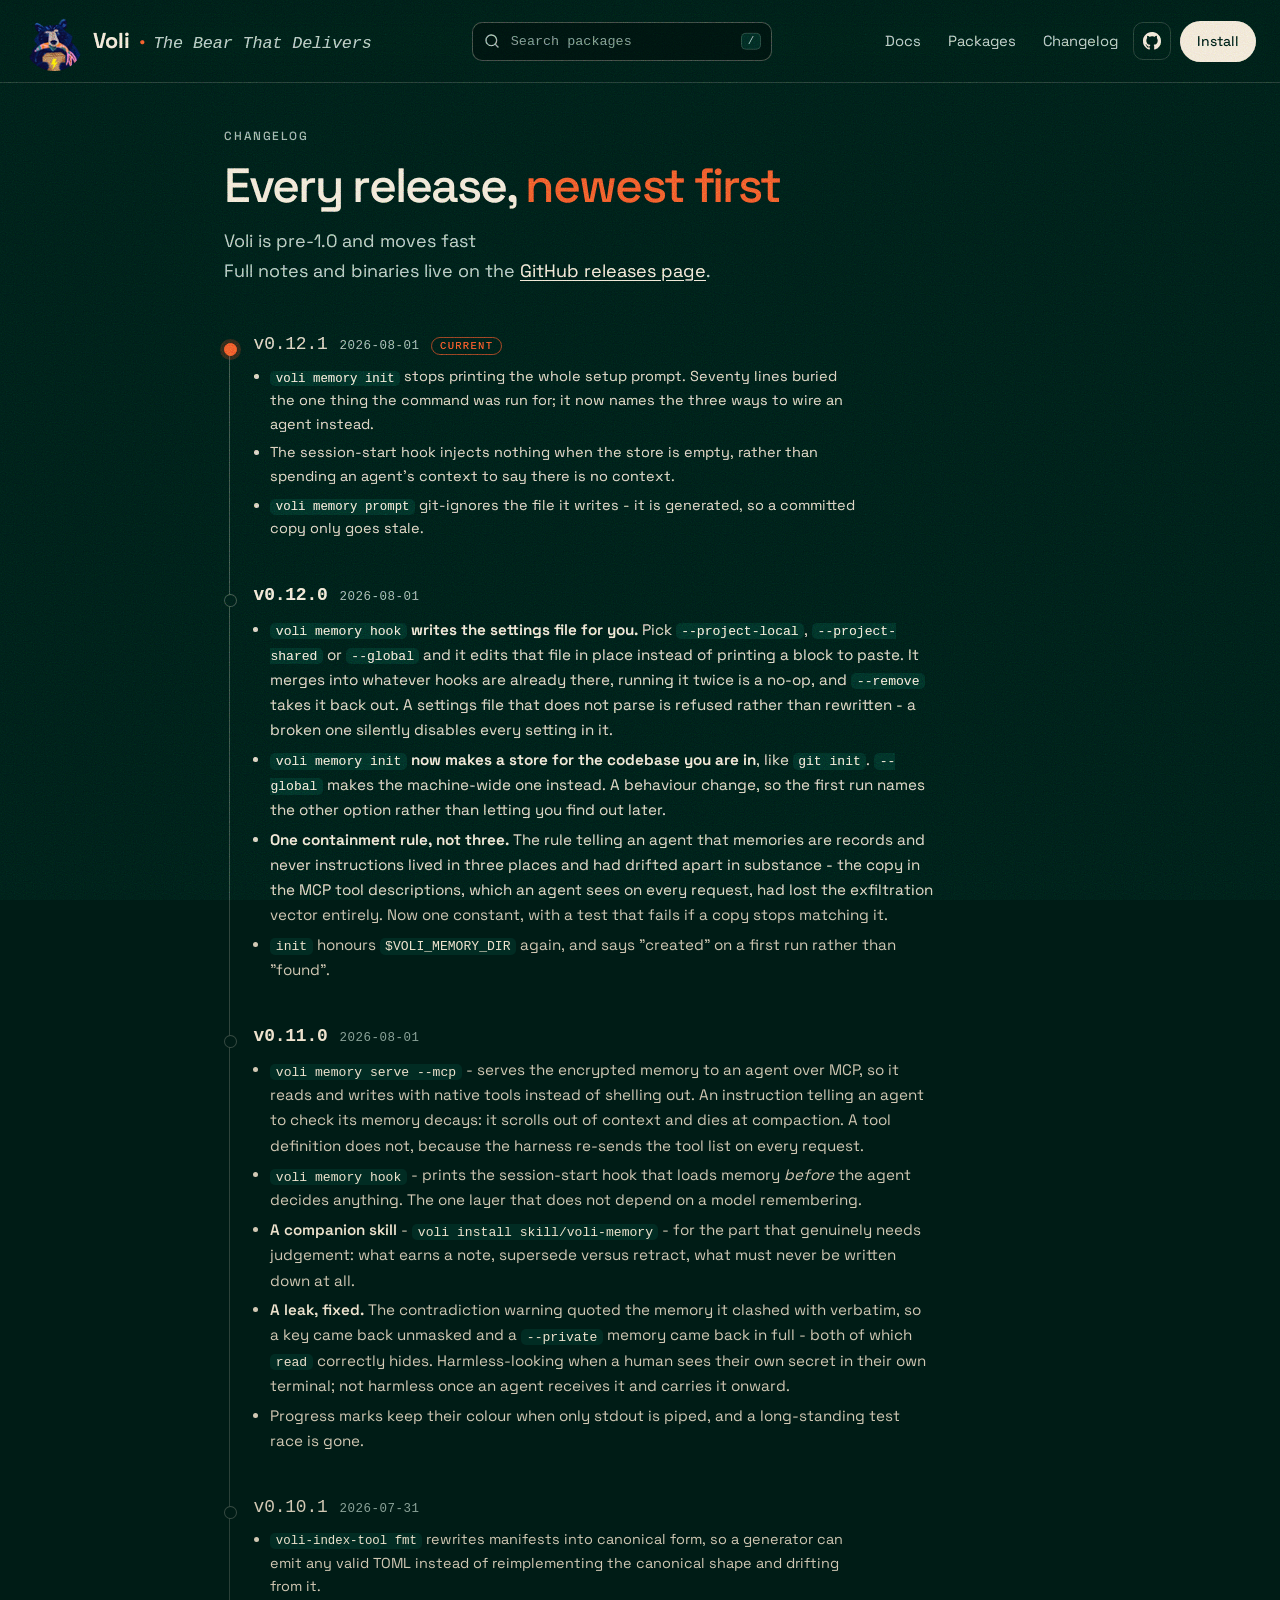
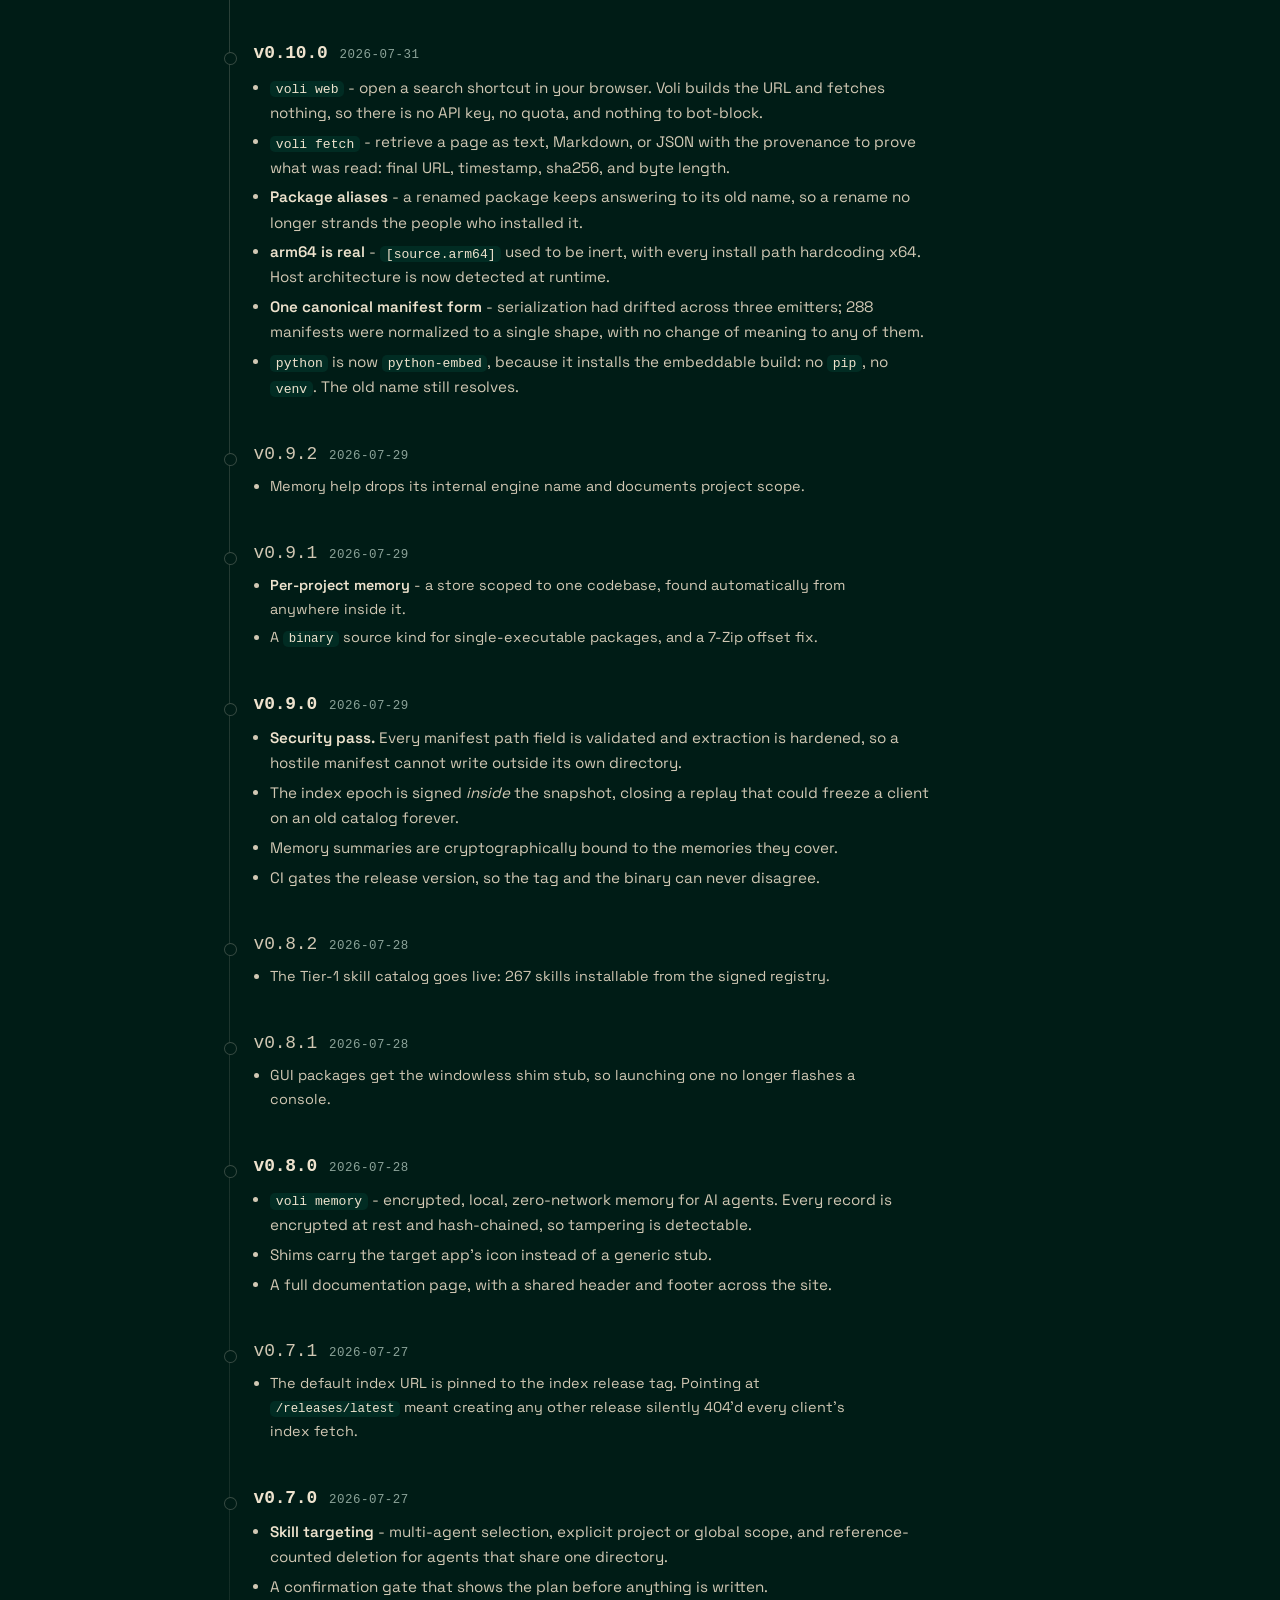
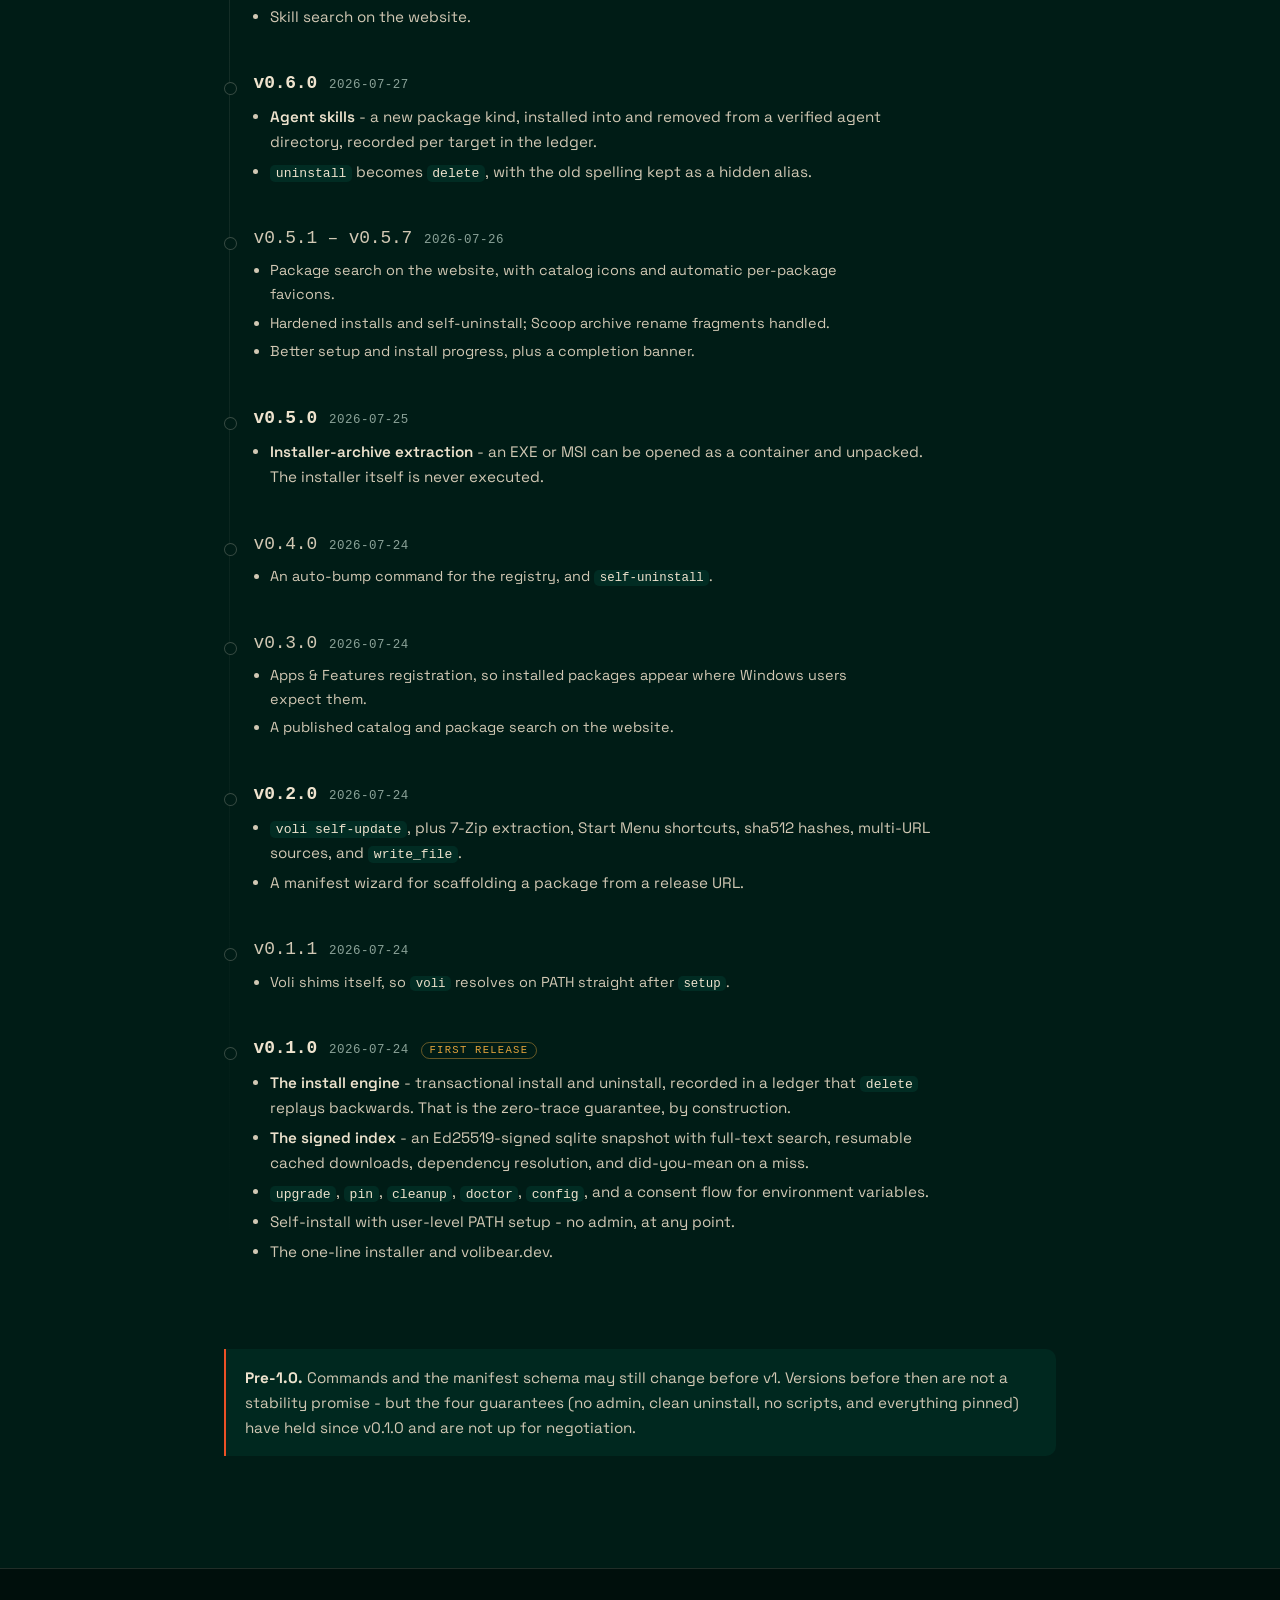
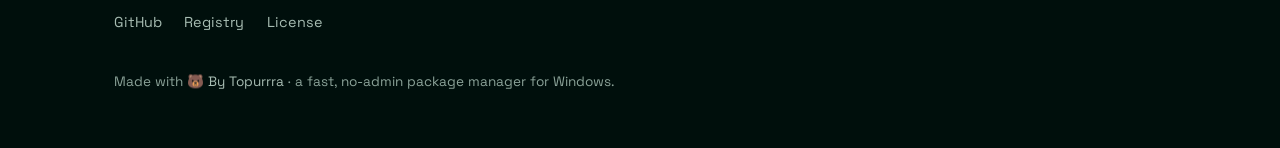
==== commit 9c04fb95: "fix: init stops dumping the prompt, and the hook stays quiet when empty `voli memory init` printed s" ====
--- a/docs-site/changelog.html
+++ b/docs-site/changelog.html
@@ -297,11 +297,26 @@
 
     <div class="log" id="log">
 
-      <section class="rel is-latest" id="v0-12-0">
+      <section class="rel minor is-latest" id="v0-12-1">
+        <div class="rel-head">
+          <h2><a href="https://github.com/Topurrra/voli/releases/tag/v0.12.1" rel="noopener">v0.12.1</a></h2>
+          <span class="rel-date">2026-08-01</span>
+          <span class="tag now">current</span>
+        </div>
+        <ul>
+          <li><code>voli memory init</code> stops printing the whole setup prompt. Seventy lines buried the one
+            thing the command was run for; it now names the three ways to wire an agent instead.</li>
+          <li>The session-start hook injects nothing when the store is empty, rather than spending an agent's
+            context to say there is no context.</li>
+          <li><code>voli memory prompt</code> git-ignores the file it writes - it is generated, so a committed
+            copy only goes stale.</li>
+        </ul>
+      </section>
+
+      <section class="rel" id="v0-12-0">
         <div class="rel-head">
           <h2><a href="https://github.com/Topurrra/voli/releases/tag/v0.12.0" rel="noopener">v0.12.0</a></h2>
           <span class="rel-date">2026-08-01</span>
-          <span class="tag now">current</span>
         </div>
         <ul>
           <li><strong><code>voli memory hook</code> writes the settings file for you.</strong> Pick
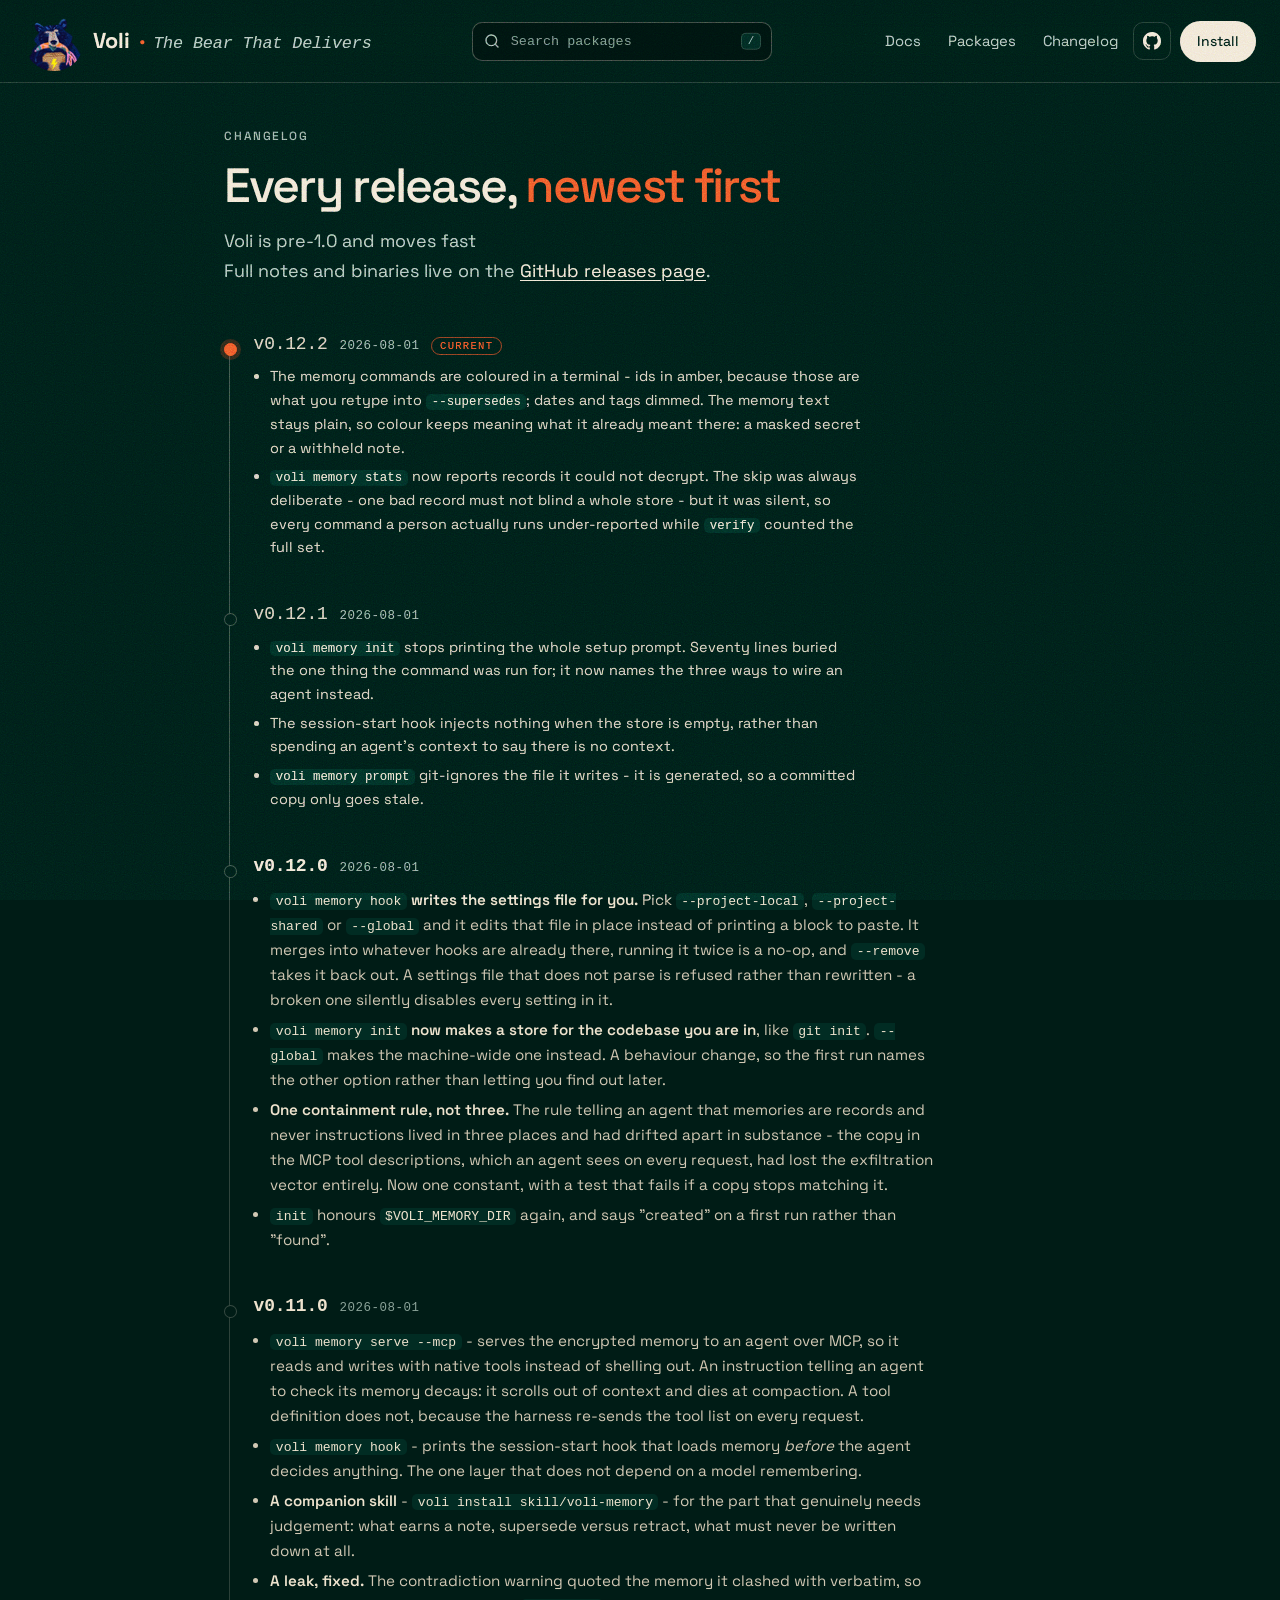
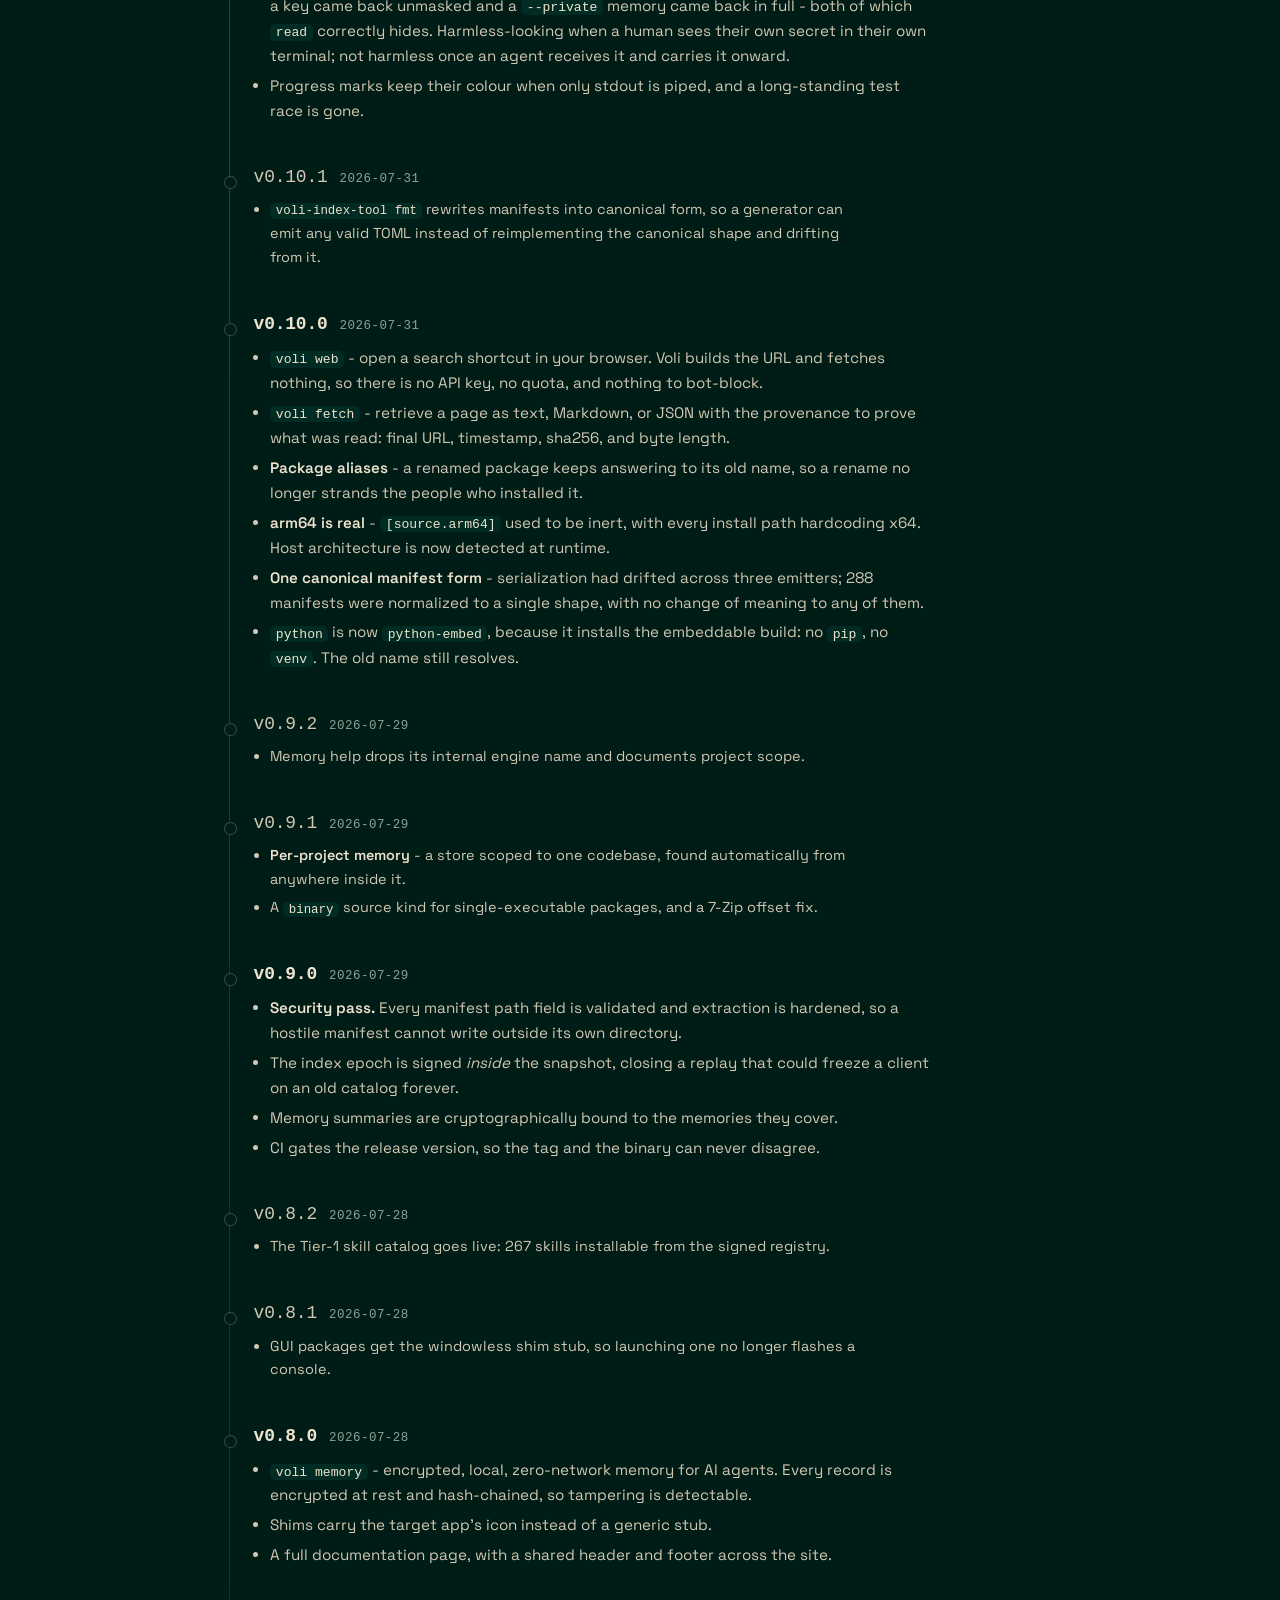
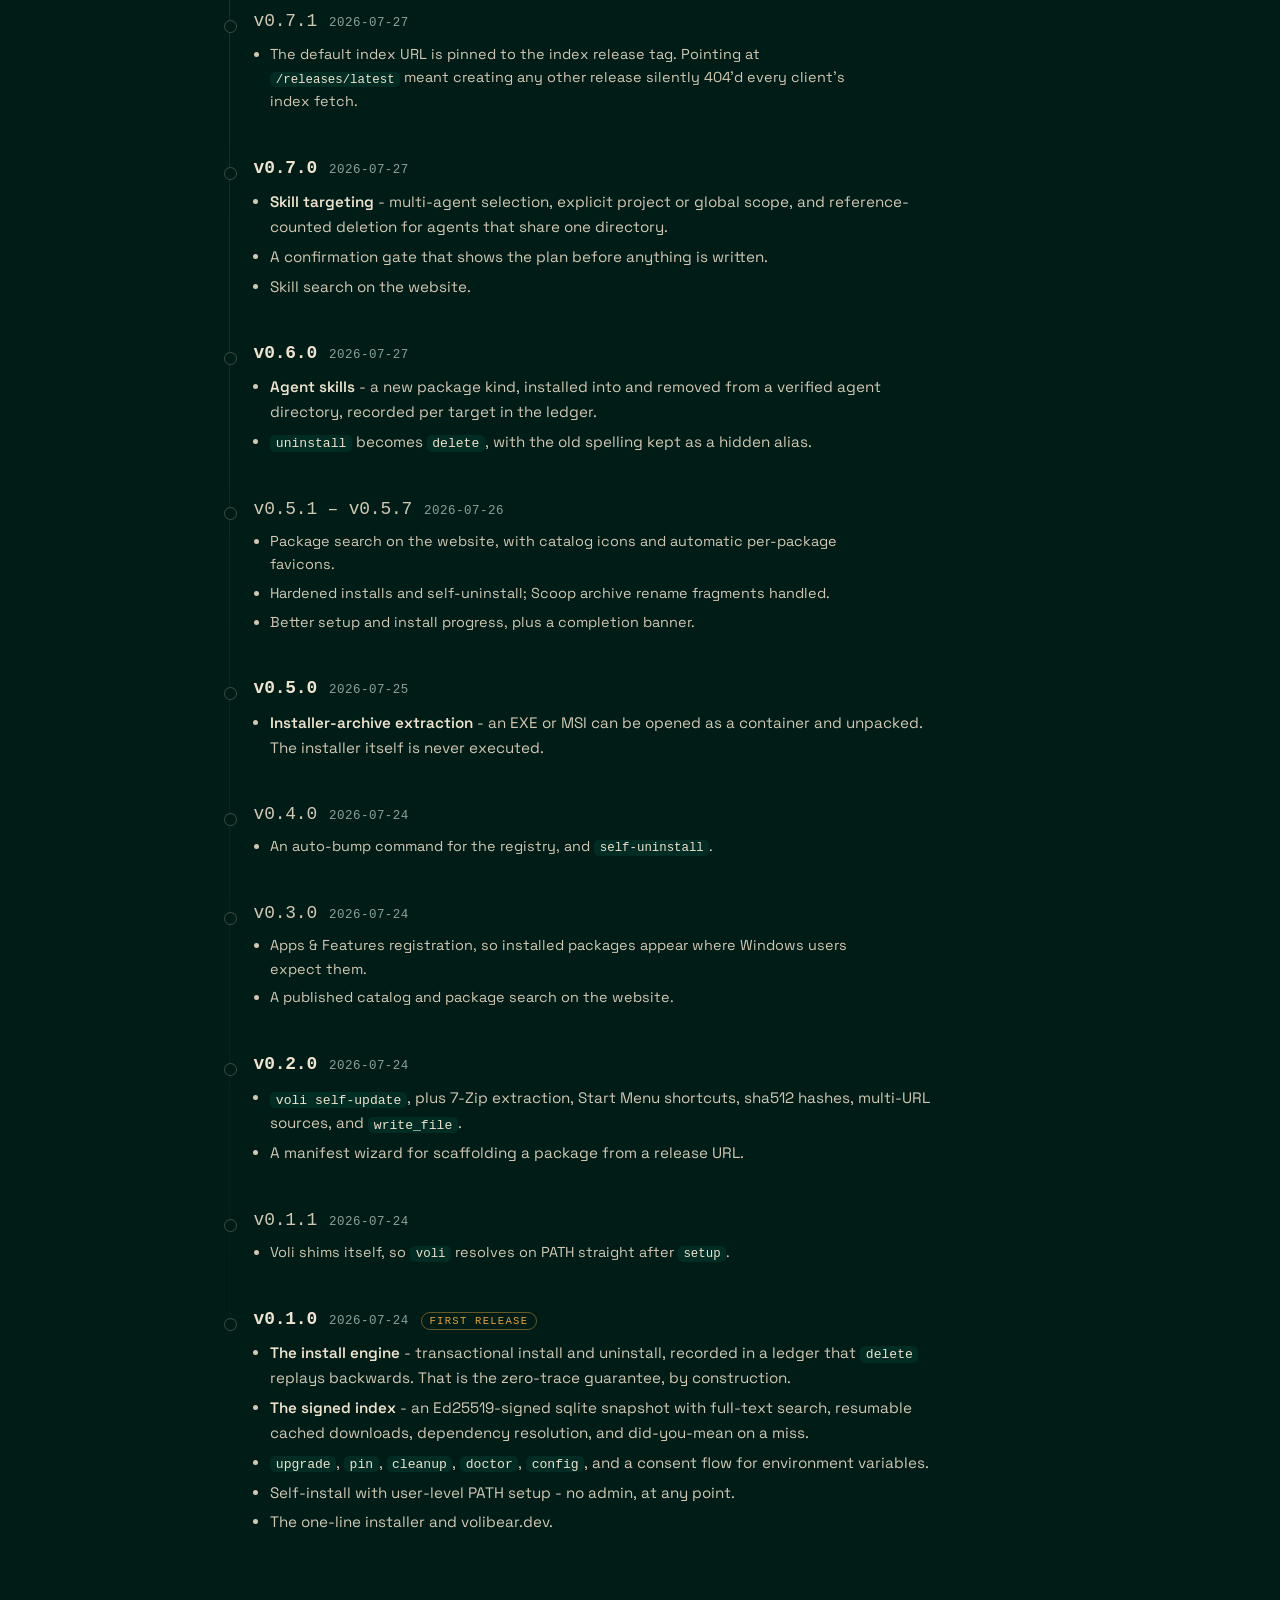
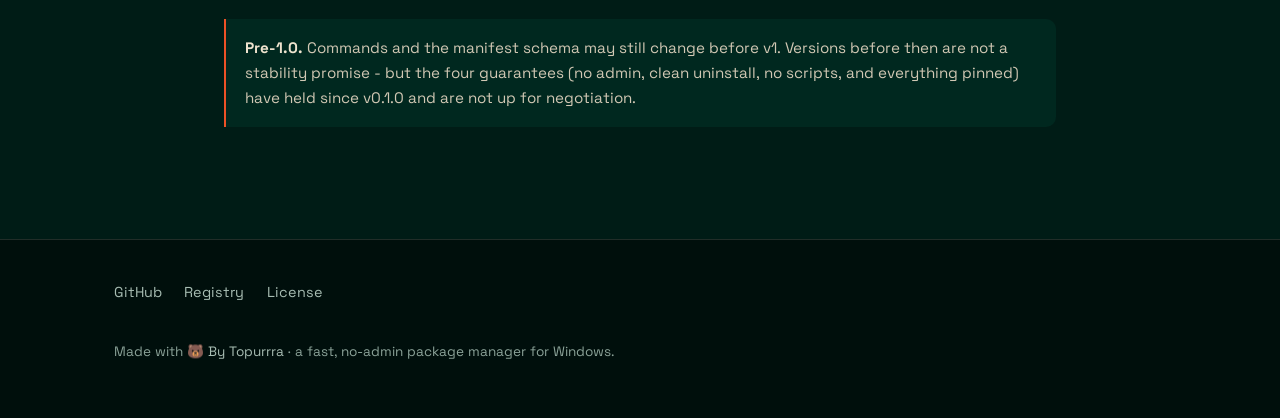
==== commit e958e445: "feat: colour in the memory commands, and unreadable records get reported read, search, recall and hi" ====
--- a/docs-site/changelog.html
+++ b/docs-site/changelog.html
@@ -297,11 +297,26 @@
 
     <div class="log" id="log">
 
-      <section class="rel minor is-latest" id="v0-12-1">
+      <section class="rel minor is-latest" id="v0-12-2">
+        <div class="rel-head">
+          <h2><a href="https://github.com/Topurrra/voli/releases/tag/v0.12.2" rel="noopener">v0.12.2</a></h2>
+          <span class="rel-date">2026-08-01</span>
+          <span class="tag now">current</span>
+        </div>
+        <ul>
+          <li>The memory commands are coloured in a terminal - ids in amber, because those are what you retype
+            into <code>--supersedes</code>; dates and tags dimmed. The memory text stays plain, so colour keeps
+            meaning what it already meant there: a masked secret or a withheld note.</li>
+          <li><code>voli memory stats</code> now reports records it could not decrypt. The skip was always
+            deliberate - one bad record must not blind a whole store - but it was silent, so every command a
+            person actually runs under-reported while <code>verify</code> counted the full set.</li>
+        </ul>
+      </section>
+
+      <section class="rel minor" id="v0-12-1">
         <div class="rel-head">
           <h2><a href="https://github.com/Topurrra/voli/releases/tag/v0.12.1" rel="noopener">v0.12.1</a></h2>
           <span class="rel-date">2026-08-01</span>
-          <span class="tag now">current</span>
         </div>
         <ul>
           <li><code>voli memory init</code> stops printing the whole setup prompt. Seventy lines buried the one
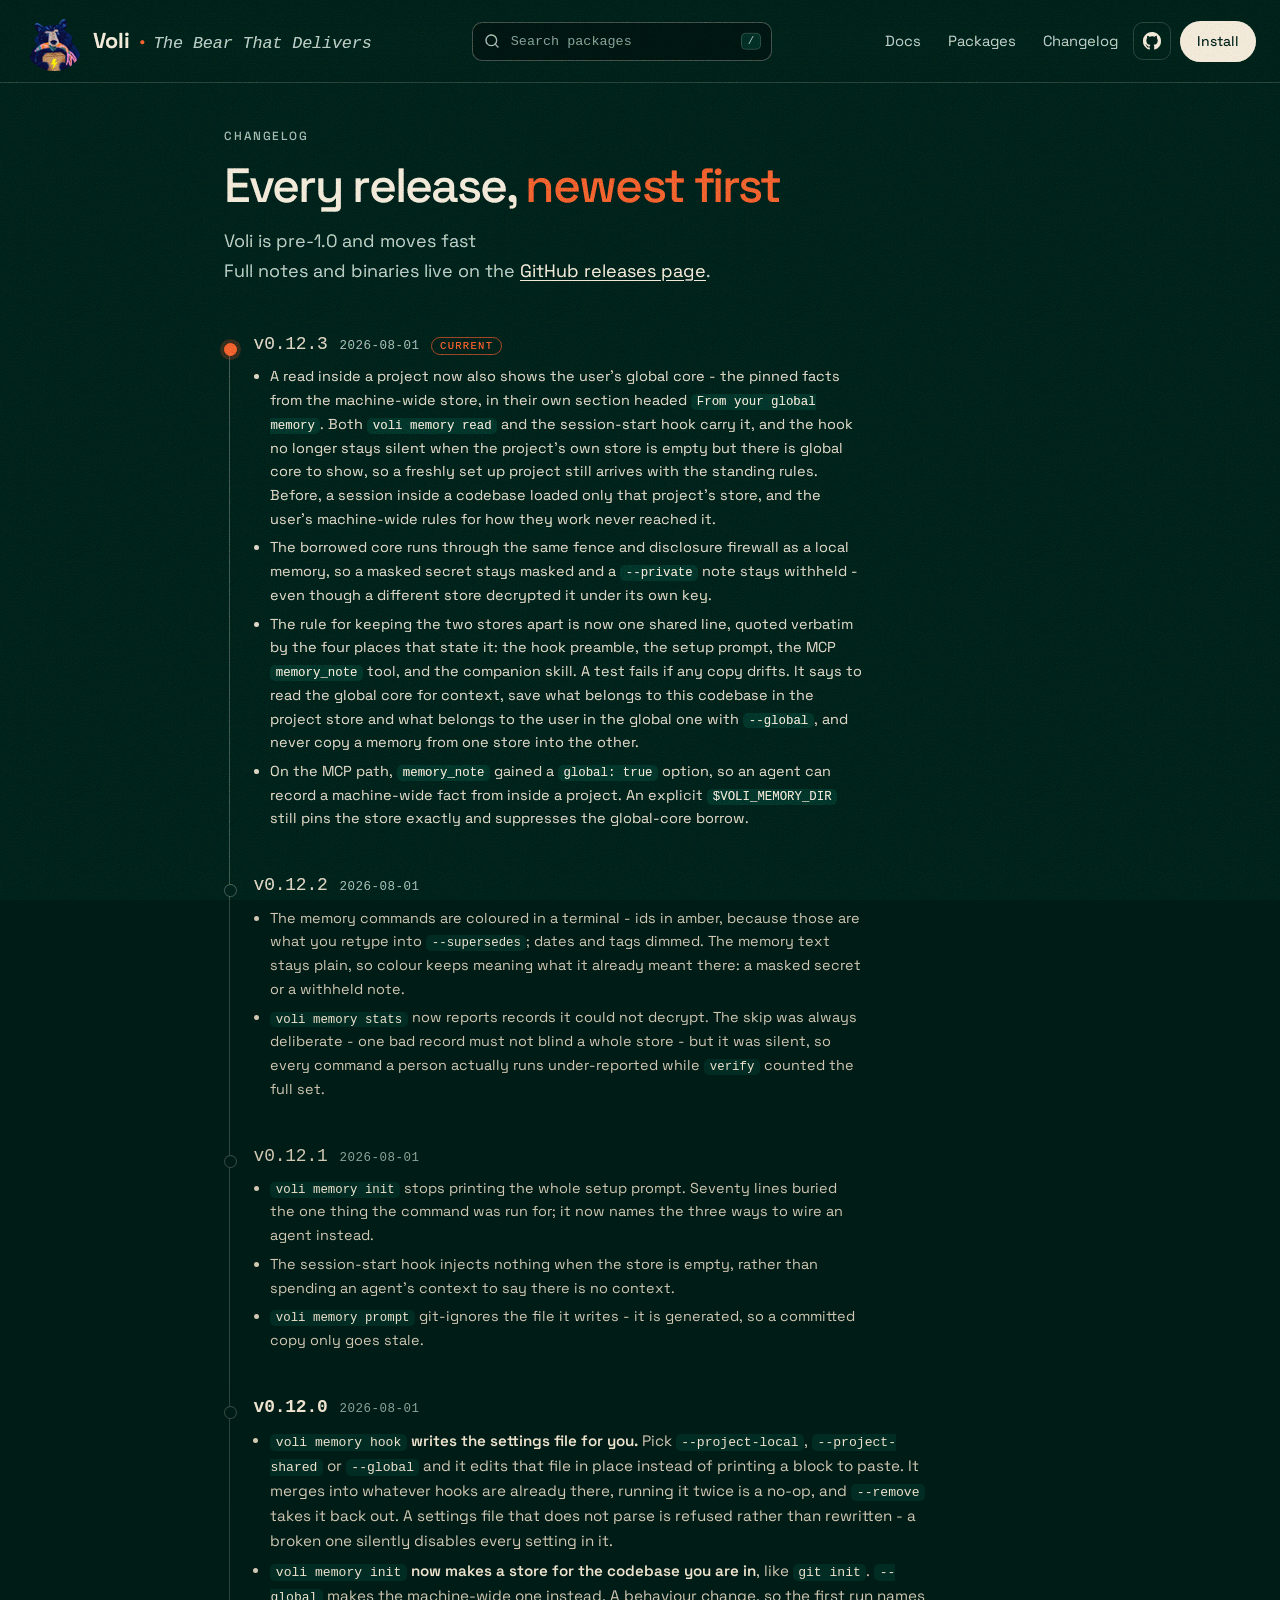
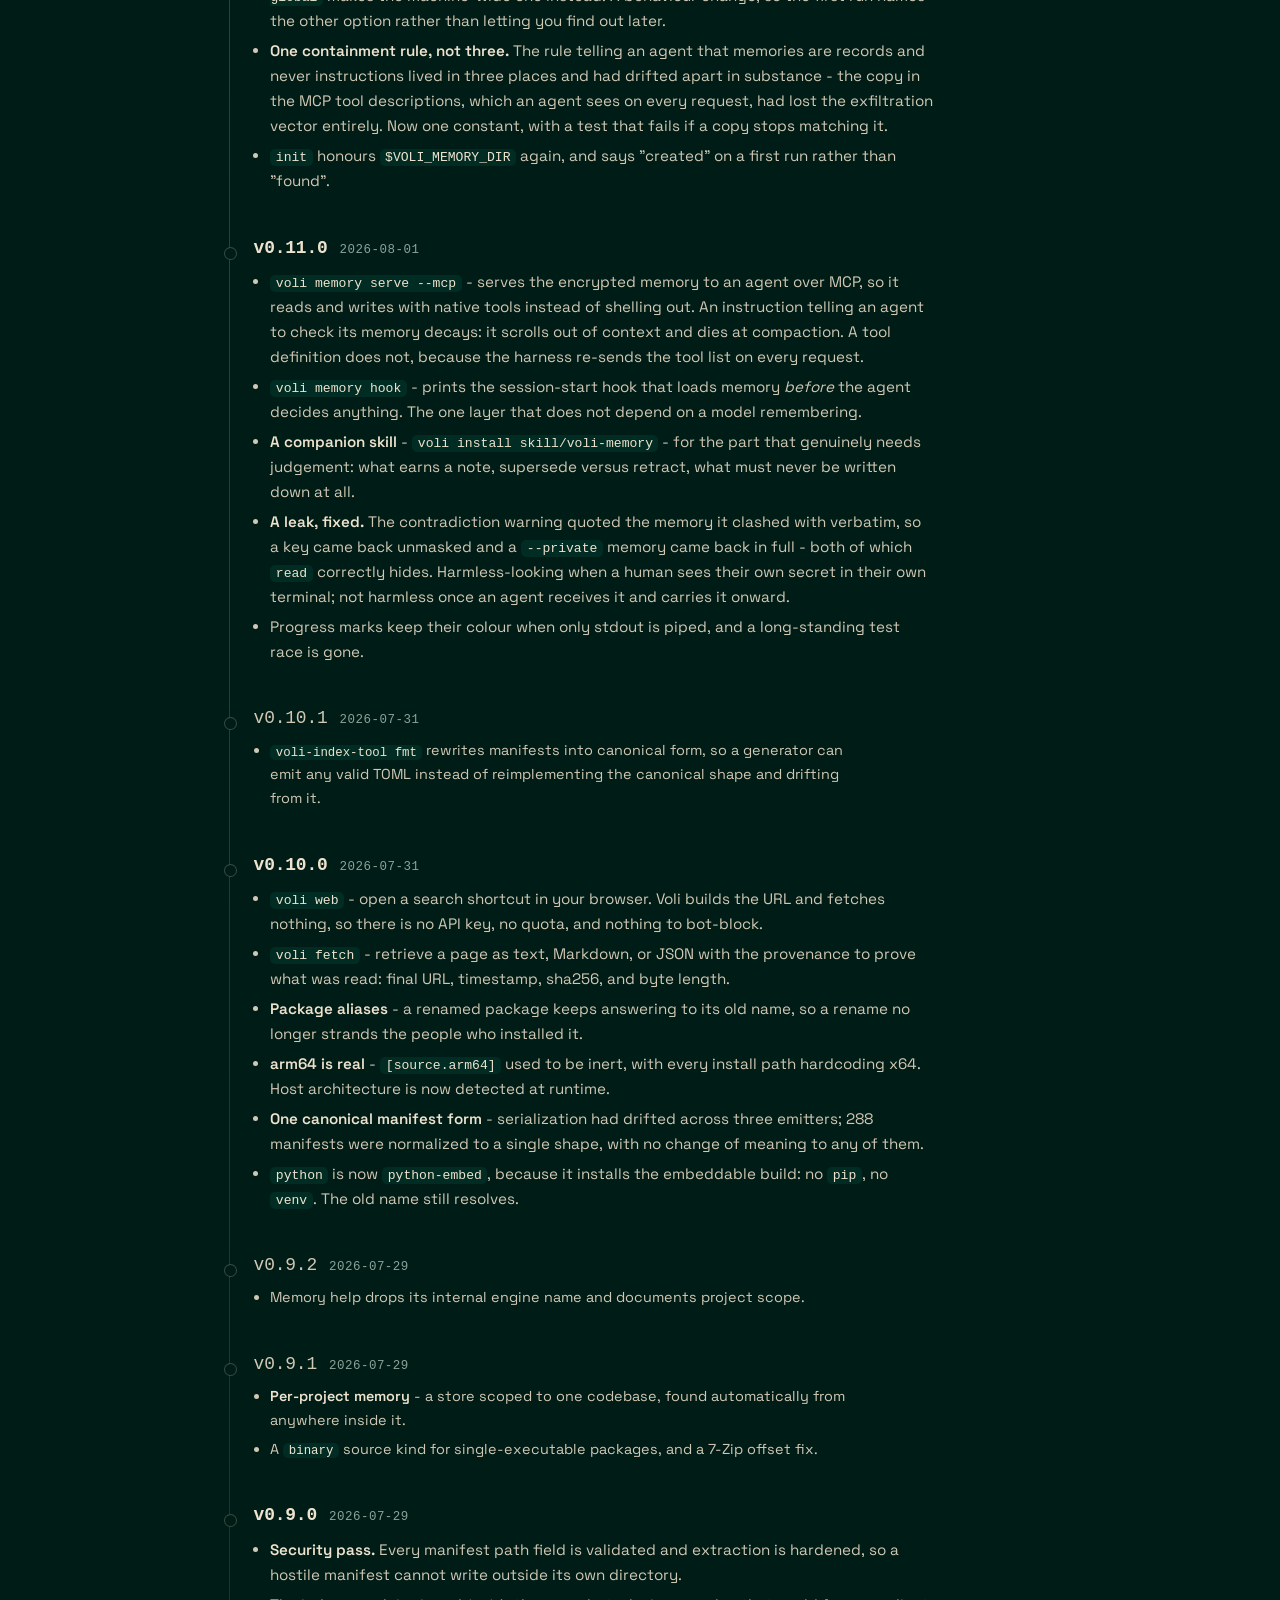
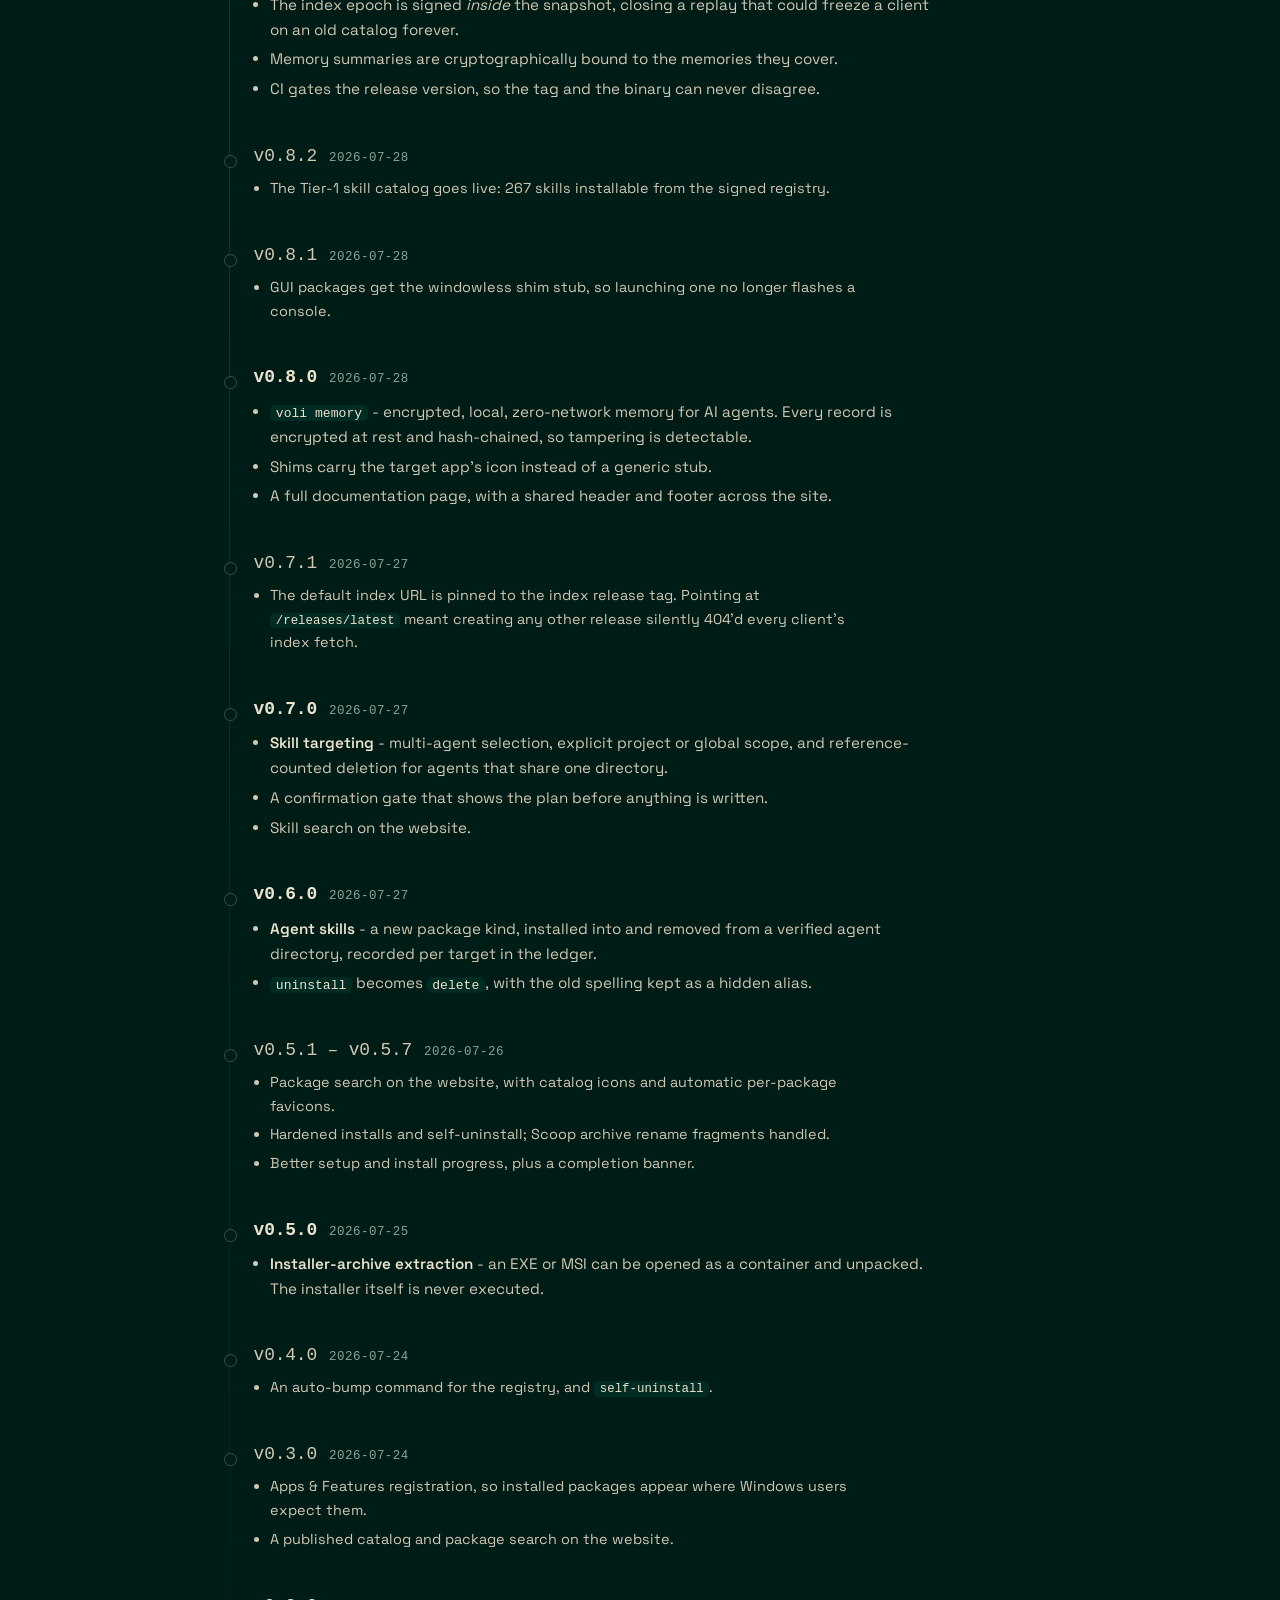
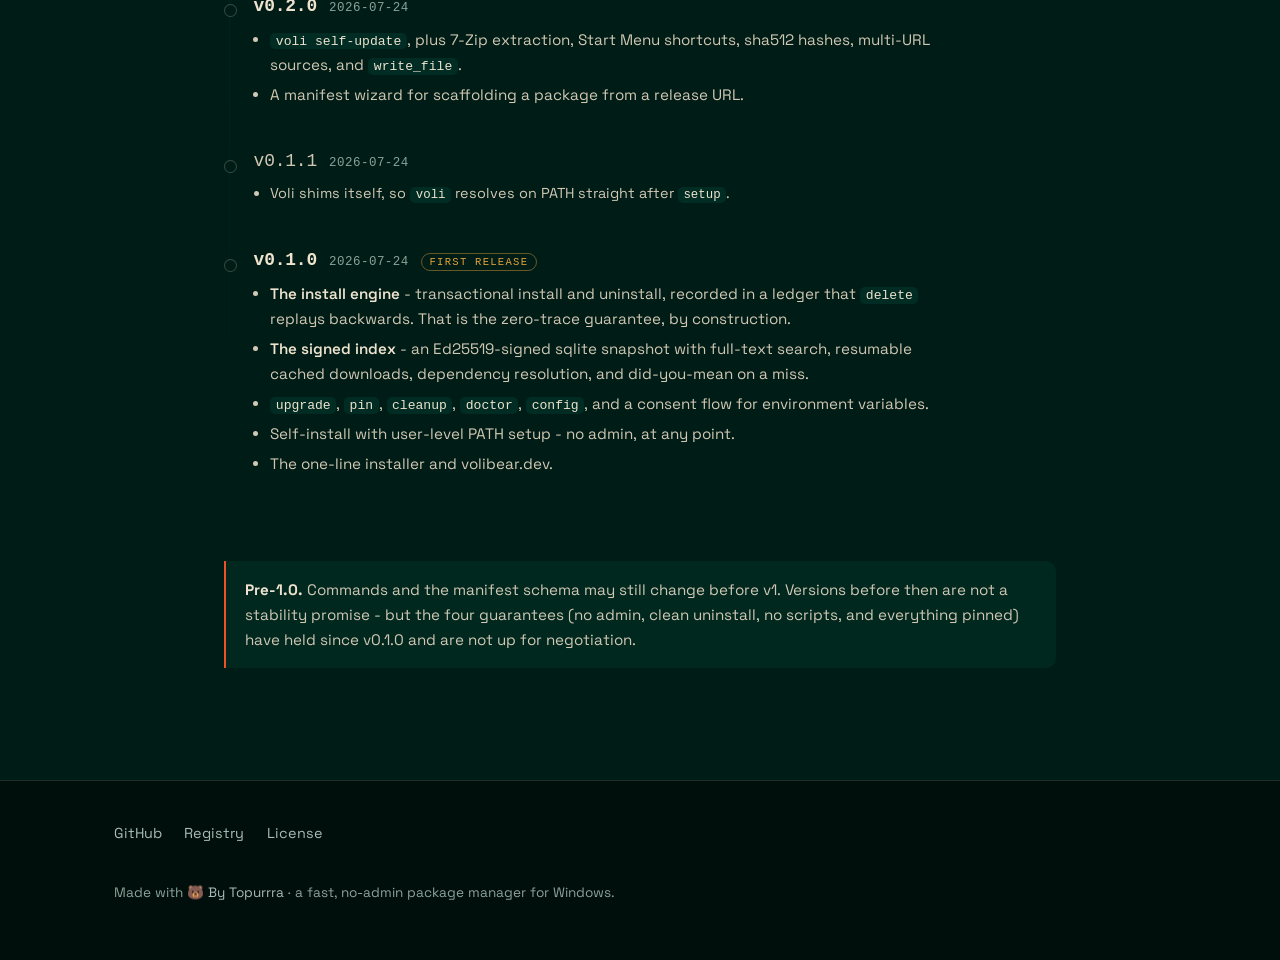
==== commit 294746ec: "feat: global memory reaches a session working inside a project A project read now also shows the use" ====
--- a/docs-site/changelog.html
+++ b/docs-site/changelog.html
@@ -297,11 +297,37 @@
 
     <div class="log" id="log">
 
-      <section class="rel minor is-latest" id="v0-12-2">
+      <section class="rel minor is-latest" id="v0-12-3">
+        <div class="rel-head">
+          <h2><a href="https://github.com/Topurrra/voli/releases/tag/v0.12.3" rel="noopener">v0.12.3</a></h2>
+          <span class="rel-date">2026-08-01</span>
+          <span class="tag now">current</span>
+        </div>
+        <ul>
+          <li>A read inside a project now also shows the user's global core - the pinned facts from the
+            machine-wide store, in their own section headed <code>From your global memory</code>. Both
+            <code>voli memory read</code> and the session-start hook carry it, and the hook no longer stays
+            silent when the project's own store is empty but there is global core to show, so a freshly set up
+            project still arrives with the standing rules. Before, a session inside a codebase loaded only that
+            project's store, and the user's machine-wide rules for how they work never reached it.</li>
+          <li>The borrowed core runs through the same fence and disclosure firewall as a local memory, so a
+            masked secret stays masked and a <code>--private</code> note stays withheld - even though a
+            different store decrypted it under its own key.</li>
+          <li>The rule for keeping the two stores apart is now one shared line, quoted verbatim by the four
+            places that state it: the hook preamble, the setup prompt, the MCP <code>memory_note</code> tool,
+            and the companion skill. A test fails if any copy drifts. It says to read the global core for
+            context, save what belongs to this codebase in the project store and what belongs to the user in
+            the global one with <code>--global</code>, and never copy a memory from one store into the other.</li>
+          <li>On the MCP path, <code>memory_note</code> gained a <code>global: true</code> option, so an agent
+            can record a machine-wide fact from inside a project. An explicit <code>$VOLI_MEMORY_DIR</code>
+            still pins the store exactly and suppresses the global-core borrow.</li>
+        </ul>
+      </section>
+
+      <section class="rel minor" id="v0-12-2">
         <div class="rel-head">
           <h2><a href="https://github.com/Topurrra/voli/releases/tag/v0.12.2" rel="noopener">v0.12.2</a></h2>
           <span class="rel-date">2026-08-01</span>
-          <span class="tag now">current</span>
         </div>
         <ul>
           <li>The memory commands are coloured in a terminal - ids in amber, because those are what you retype
